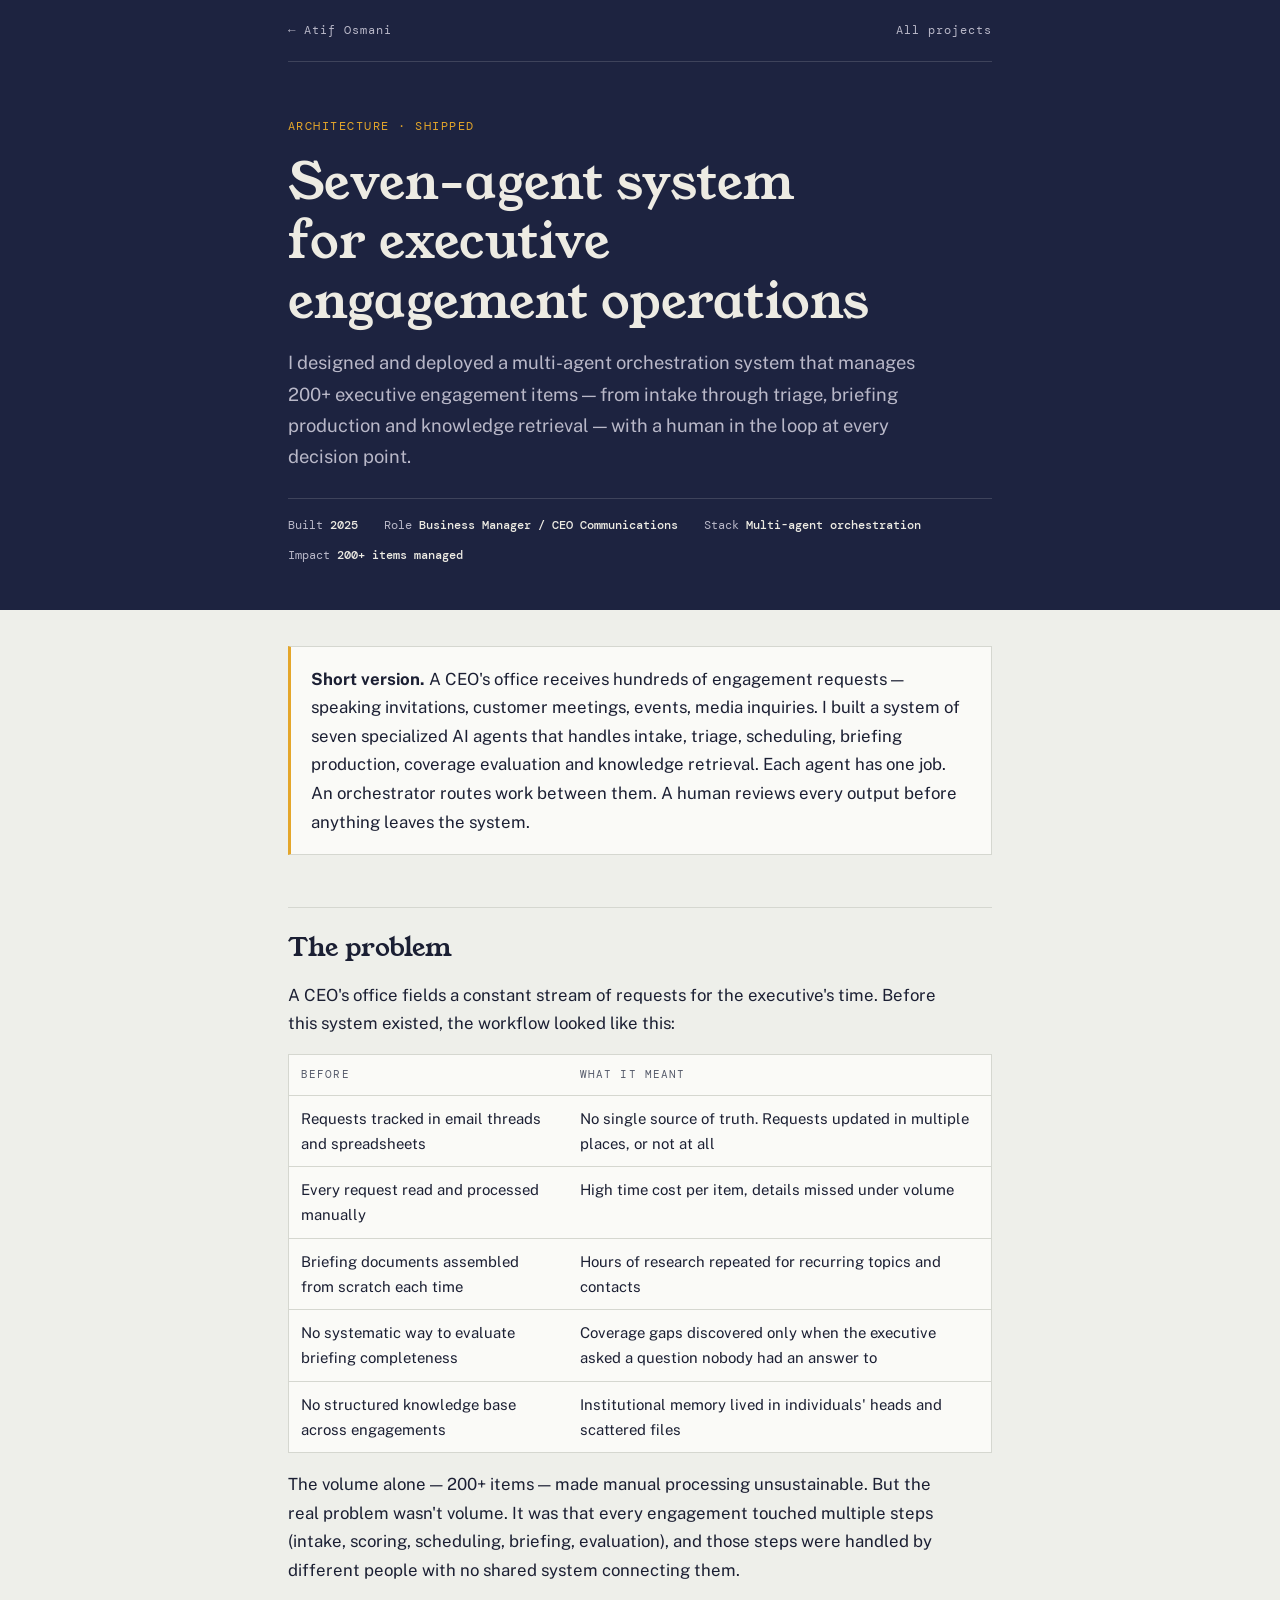
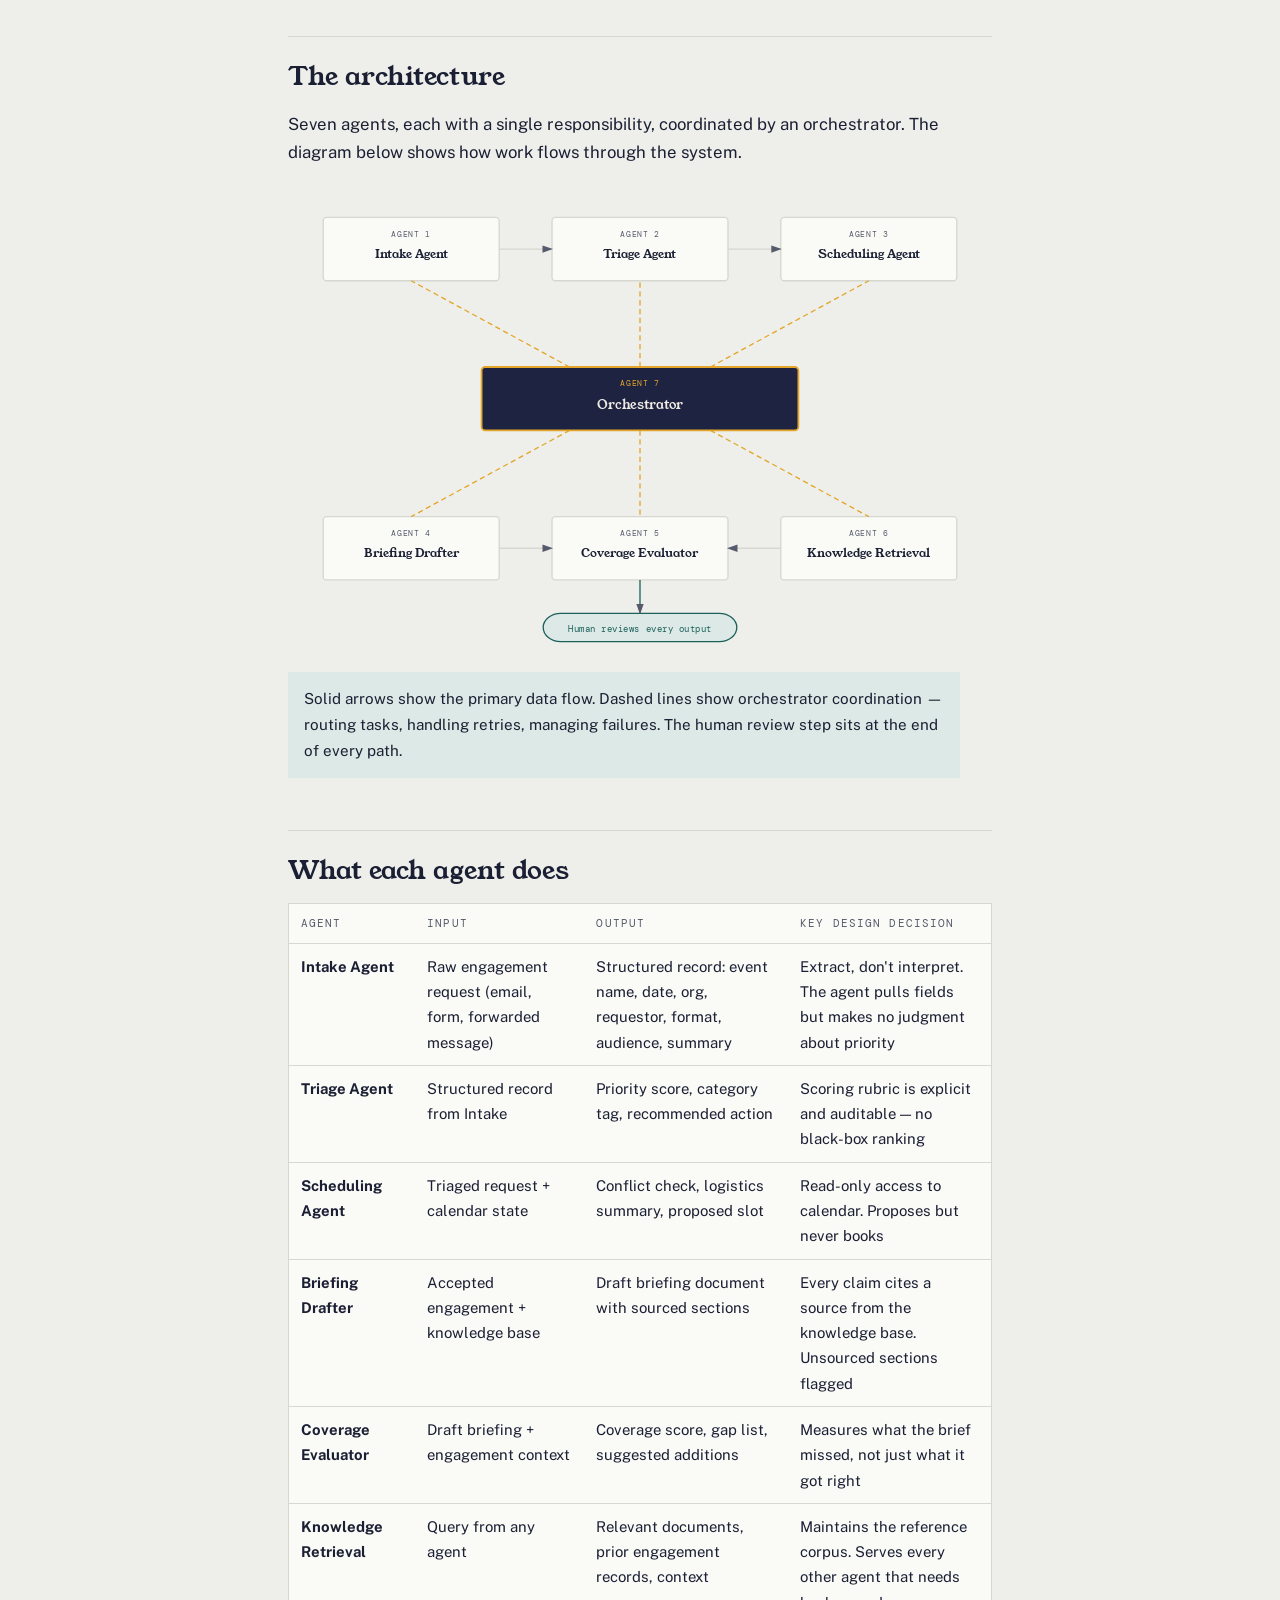
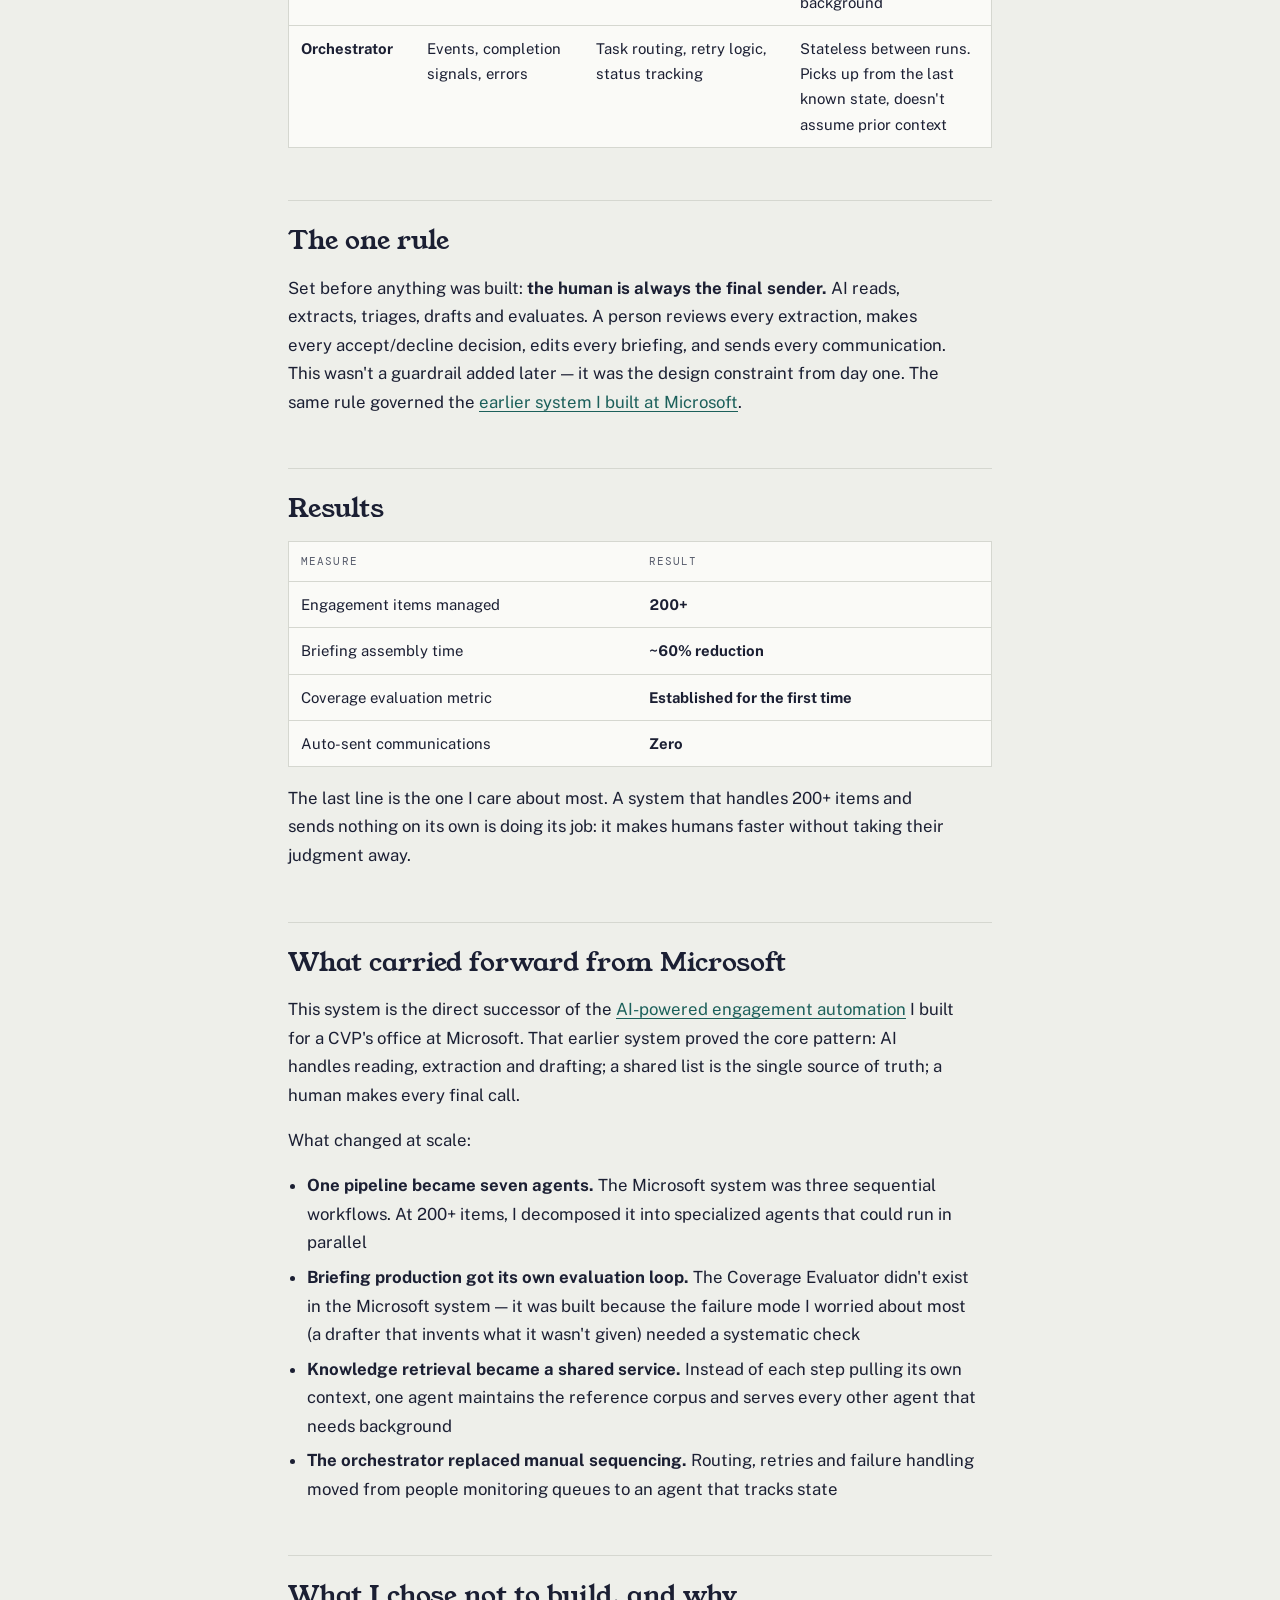
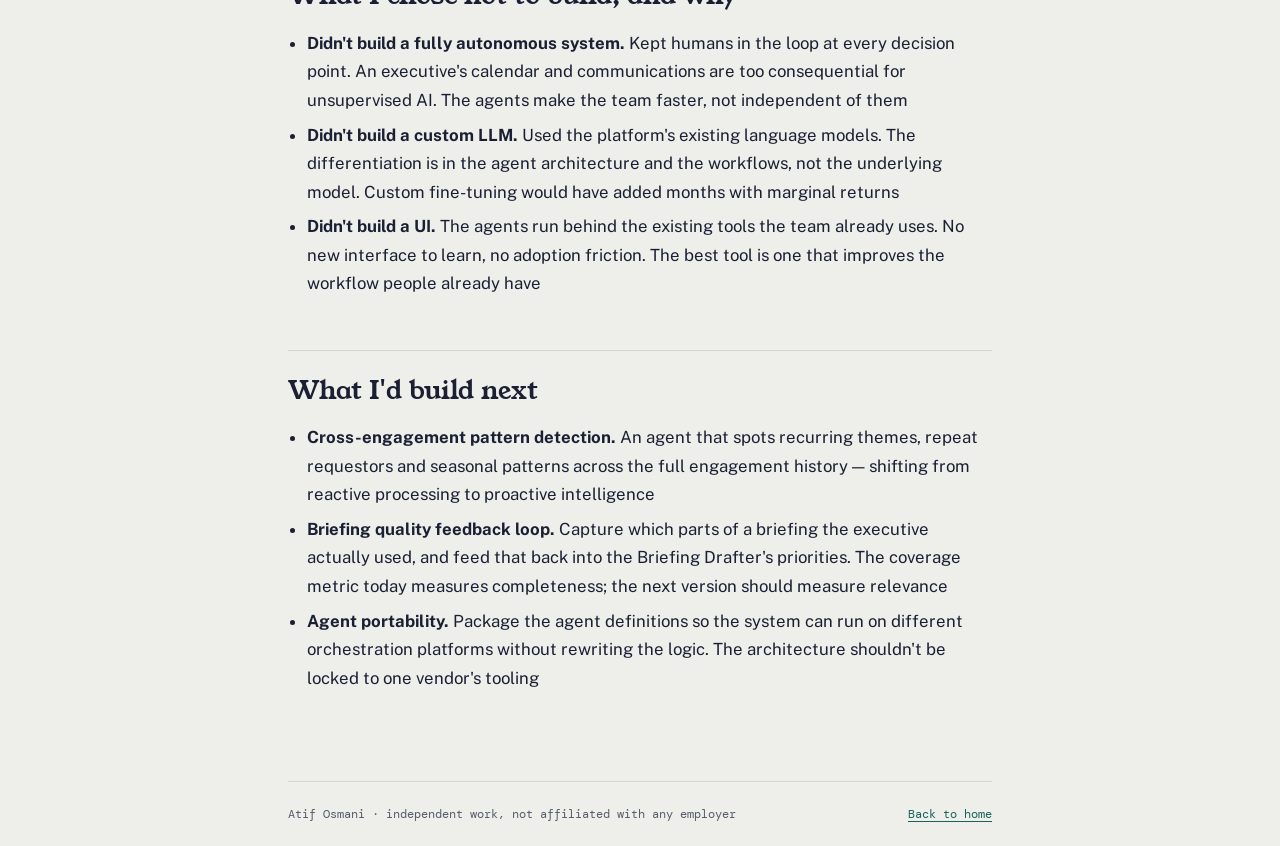
==== projects/agent-system/index.html @ 1405d745 "Add full PM portfolio: agent system, writing critic, coverage gap detector, eval harness, AI teardow" ====
<!DOCTYPE html>
<html lang="en">
<head>
<meta charset="UTF-8">
<meta name="viewport" content="width=device-width, initial-scale=1.0">
<title>Seven-Agent System</title>
<meta name="description" content="How I designed a seven-agent system to manage 200+ executive engagement items across intake, triage, briefing production and knowledge retrieval. Case study by Atif Osmani.">
<link rel="preconnect" href="https://fonts.googleapis.com">
<link rel="preconnect" href="https://fonts.gstatic.com" crossorigin>
<link href="https://fonts.googleapis.com/css2?family=Young+Serif&family=Public+Sans:ital,wght@0,400;0,600;0,700;1,400&family=DM+Mono:wght@400;500&display=swap" rel="stylesheet">
<link rel="stylesheet" href="../../assets/project.css">
</head>
<body>
<div class="band">
  <div class="wrap">
    <div class="top"><a href="../../">← Atif Osmani</a><a href="../../#projects">All projects</a></div>
    <header class="head">
      <span class="label">Architecture · Shipped</span>
      <h1>Seven-agent system for executive engagement operations</h1>
      <p>I designed and deployed a multi-agent orchestration system that manages 200+ executive engagement items — from intake through triage, briefing production and knowledge retrieval — with a human in the loop at every decision point.</p>
      <div class="meta"><span>Built <b>2025</b></span><span>Role <b>Business Manager / CEO Communications</b></span><span>Stack <b>Multi-agent orchestration</b></span><span>Impact <b>200+ items managed</b></span></div>
    </header>
  </div>
</div>

<main class="wrap">
  <div class="tldr"><p><b>Short version.</b> A CEO's office receives hundreds of engagement requests — speaking invitations, customer meetings, events, media inquiries. I built a system of seven specialized AI agents that handles intake, triage, scheduling, briefing production, coverage evaluation and knowledge retrieval. Each agent has one job. An orchestrator routes work between them. A human reviews every output before anything leaves the system.</p></div>

  <h2>The problem</h2>
  <p>A CEO's office fields a constant stream of requests for the executive's time. Before this system existed, the workflow looked like this:</p>
  <div class="table-wrap"><table>
    <thead><tr><th>Before</th><th>What it meant</th></tr></thead>
    <tbody>
      <tr><td>Requests tracked in email threads and spreadsheets</td><td>No single source of truth. Requests updated in multiple places, or not at all</td></tr>
      <tr><td>Every request read and processed manually</td><td>High time cost per item, details missed under volume</td></tr>
      <tr><td>Briefing documents assembled from scratch each time</td><td>Hours of research repeated for recurring topics and contacts</td></tr>
      <tr><td>No systematic way to evaluate briefing completeness</td><td>Coverage gaps discovered only when the executive asked a question nobody had an answer to</td></tr>
      <tr><td>No structured knowledge base across engagements</td><td>Institutional memory lived in individuals' heads and scattered files</td></tr>
    </tbody>
  </table></div>
  <p>The volume alone — 200+ items — made manual processing unsustainable. But the real problem wasn't volume. It was that every engagement touched multiple steps (intake, scoring, scheduling, briefing, evaluation), and those steps were handled by different people with no shared system connecting them.</p>

  <h2>The architecture</h2>
  <p>Seven agents, each with a single responsibility, coordinated by an orchestrator. The diagram below shows how work flows through the system.</p>

  <svg viewBox="0 0 800 520" xmlns="http://www.w3.org/2000/svg" role="img" aria-label="Architecture diagram showing seven agents connected through an orchestrator" style="width:100%;max-width:800px;margin:24px auto;display:block">
    <style>
      .agent-box{fill:var(--sheet);stroke:var(--rule);stroke-width:1.5}
      .orch-box{fill:var(--indigo);stroke:var(--marigold);stroke-width:2}
      .agent-label{font-family:var(--mono);font-size:9px;letter-spacing:.08em;text-transform:uppercase;fill:var(--muted)}
      .agent-name{font-family:var(--display);font-size:14px;fill:var(--ink)}
      .orch-label{font-family:var(--mono);font-size:9px;letter-spacing:.08em;text-transform:uppercase;fill:var(--marigold)}
      .orch-name{font-family:var(--display);font-size:15px;fill:var(--on-indigo)}
      .flow-line{stroke:var(--rule);stroke-width:1.5;fill:none;marker-end:url(#arrow)}
      .flow-orch{stroke:var(--marigold);stroke-width:1.5;stroke-dasharray:6,4;fill:none}
      .human-box{fill:var(--teal-soft);stroke:var(--teal);stroke-width:1.5;rx:20;ry:20}
      .human-label{font-family:var(--mono);font-size:10px;fill:var(--teal);letter-spacing:.06em}
    </style>
    <defs>
      <marker id="arrow" viewBox="0 0 10 7" refX="9" refY="3.5" markerWidth="8" markerHeight="6" orient="auto-start-reverse">
        <path d="M0,0 L10,3.5 L0,7z" fill="var(--muted)"/>
      </marker>
    </defs>

    <!-- Row 1: Intake, Triage, Scheduling -->
    <rect class="agent-box" x="40" y="30" width="200" height="72" rx="4"/>
    <text class="agent-label" x="140" y="52" text-anchor="middle">Agent 1</text>
    <text class="agent-name" x="140" y="76" text-anchor="middle">Intake Agent</text>

    <rect class="agent-box" x="300" y="30" width="200" height="72" rx="4"/>
    <text class="agent-label" x="400" y="52" text-anchor="middle">Agent 2</text>
    <text class="agent-name" x="400" y="76" text-anchor="middle">Triage Agent</text>

    <rect class="agent-box" x="560" y="30" width="200" height="72" rx="4"/>
    <text class="agent-label" x="660" y="52" text-anchor="middle">Agent 3</text>
    <text class="agent-name" x="660" y="76" text-anchor="middle">Scheduling Agent</text>

    <!-- Flow arrows: row 1 -->
    <line class="flow-line" x1="240" y1="66" x2="300" y2="66"/>
    <line class="flow-line" x1="500" y1="66" x2="560" y2="66"/>

    <!-- Orchestrator -->
    <rect class="orch-box" x="220" y="200" width="360" height="72" rx="4"/>
    <text class="orch-label" x="400" y="222" text-anchor="middle">Agent 7</text>
    <text class="orch-name" x="400" y="248" text-anchor="middle">Orchestrator</text>

    <!-- Row 3: Briefing Drafter, Coverage Evaluator, Knowledge Retrieval -->
    <rect class="agent-box" x="40" y="370" width="200" height="72" rx="4"/>
    <text class="agent-label" x="140" y="392" text-anchor="middle">Agent 4</text>
    <text class="agent-name" x="140" y="416" text-anchor="middle">Briefing Drafter</text>

    <rect class="agent-box" x="300" y="370" width="200" height="72" rx="4"/>
    <text class="agent-label" x="400" y="392" text-anchor="middle">Agent 5</text>
    <text class="agent-name" x="400" y="416" text-anchor="middle">Coverage Evaluator</text>

    <rect class="agent-box" x="560" y="370" width="200" height="72" rx="4"/>
    <text class="agent-label" x="660" y="392" text-anchor="middle">Agent 6</text>
    <text class="agent-name" x="660" y="416" text-anchor="middle">Knowledge Retrieval</text>

    <!-- Dashed lines from orchestrator to all agents -->
    <line class="flow-orch" x1="320" y1="200" x2="140" y2="102"/>
    <line class="flow-orch" x1="400" y1="200" x2="400" y2="102"/>
    <line class="flow-orch" x1="480" y1="200" x2="660" y2="102"/>
    <line class="flow-orch" x1="320" y1="272" x2="140" y2="370"/>
    <line class="flow-orch" x1="400" y1="272" x2="400" y2="370"/>
    <line class="flow-orch" x1="480" y1="272" x2="660" y2="370"/>

    <!-- Flow arrows: row 3 -->
    <line class="flow-line" x1="240" y1="406" x2="300" y2="406"/>
    <line class="flow-line" x1="560" y1="406" x2="500" y2="406"/>

    <!-- Human review -->
    <rect class="human-box" x="290" y="480" width="220" height="32"/>
    <text class="human-label" x="400" y="501" text-anchor="middle">Human reviews every output</text>
    <line class="flow-line" x1="400" y1="442" x2="400" y2="480" style="stroke:var(--teal)"/>
  </svg>

  <p class="note">Solid arrows show the primary data flow. Dashed lines show orchestrator coordination — routing tasks, handling retries, managing failures. The human review step sits at the end of every path.</p>

  <h2>What each agent does</h2>
  <div class="table-wrap"><table>
    <thead><tr><th>Agent</th><th>Input</th><th>Output</th><th>Key design decision</th></tr></thead>
    <tbody>
      <tr><td><b>Intake Agent</b></td><td>Raw engagement request (email, form, forwarded message)</td><td>Structured record: event name, date, org, requestor, format, audience, summary</td><td>Extract, don't interpret. The agent pulls fields but makes no judgment about priority</td></tr>
      <tr><td><b>Triage Agent</b></td><td>Structured record from Intake</td><td>Priority score, category tag, recommended action</td><td>Scoring rubric is explicit and auditable — no black-box ranking</td></tr>
      <tr><td><b>Scheduling Agent</b></td><td>Triaged request + calendar state</td><td>Conflict check, logistics summary, proposed slot</td><td>Read-only access to calendar. Proposes but never books</td></tr>
      <tr><td><b>Briefing Drafter</b></td><td>Accepted engagement + knowledge base</td><td>Draft briefing document with sourced sections</td><td>Every claim cites a source from the knowledge base. Unsourced sections flagged</td></tr>
      <tr><td><b>Coverage Evaluator</b></td><td>Draft briefing + engagement context</td><td>Coverage score, gap list, suggested additions</td><td>Measures what the brief missed, not just what it got right</td></tr>
      <tr><td><b>Knowledge Retrieval</b></td><td>Query from any agent</td><td>Relevant documents, prior engagement records, context</td><td>Maintains the reference corpus. Serves every other agent that needs background</td></tr>
      <tr><td><b>Orchestrator</b></td><td>Events, completion signals, errors</td><td>Task routing, retry logic, status tracking</td><td>Stateless between runs. Picks up from the last known state, doesn't assume prior context</td></tr>
    </tbody>
  </table></div>

  <h2>The one rule</h2>
  <p>Set before anything was built: <b>the human is always the final sender.</b> AI reads, extracts, triages, drafts and evaluates. A person reviews every extraction, makes every accept/decline decision, edits every briefing, and sends every communication. This wasn't a guardrail added later — it was the design constraint from day one. The same rule governed the <a href="../oceo-automation/">earlier system I built at Microsoft</a>.</p>

  <h2>Results</h2>
  <div class="table-wrap"><table>
    <thead><tr><th>Measure</th><th>Result</th></tr></thead>
    <tbody>
      <tr><td>Engagement items managed</td><td class="num"><b>200+</b></td></tr>
      <tr><td>Briefing assembly time</td><td class="num"><b>~60% reduction</b></td></tr>
      <tr><td>Coverage evaluation metric</td><td class="num"><b>Established for the first time</b></td></tr>
      <tr><td>Auto-sent communications</td><td class="num"><b>Zero</b></td></tr>
    </tbody>
  </table></div>
  <p>The last line is the one I care about most. A system that handles 200+ items and sends nothing on its own is doing its job: it makes humans faster without taking their judgment away.</p>

  <h2>What carried forward from Microsoft</h2>
  <p>This system is the direct successor of the <a href="../oceo-automation/">AI-powered engagement automation</a> I built for a CVP's office at Microsoft. That earlier system proved the core pattern: AI handles reading, extraction and drafting; a shared list is the single source of truth; a human makes every final call.</p>
  <p>What changed at scale:</p>
  <ul>
    <li><b>One pipeline became seven agents.</b> The Microsoft system was three sequential workflows. At 200+ items, I decomposed it into specialized agents that could run in parallel</li>
    <li><b>Briefing production got its own evaluation loop.</b> The Coverage Evaluator didn't exist in the Microsoft system — it was built because the failure mode I worried about most (a drafter that invents what it wasn't given) needed a systematic check</li>
    <li><b>Knowledge retrieval became a shared service.</b> Instead of each step pulling its own context, one agent maintains the reference corpus and serves every other agent that needs background</li>
    <li><b>The orchestrator replaced manual sequencing.</b> Routing, retries and failure handling moved from people monitoring queues to an agent that tracks state</li>
  </ul>

  <h2>What I chose not to build, and why</h2>
  <ul>
    <li><b>Didn't build a fully autonomous system.</b> Kept humans in the loop at every decision point. An executive's calendar and communications are too consequential for unsupervised AI. The agents make the team faster, not independent of them</li>
    <li><b>Didn't build a custom LLM.</b> Used the platform's existing language models. The differentiation is in the agent architecture and the workflows, not the underlying model. Custom fine-tuning would have added months with marginal returns</li>
    <li><b>Didn't build a UI.</b> The agents run behind the existing tools the team already uses. No new interface to learn, no adoption friction. The best tool is one that improves the workflow people already have</li>
  </ul>

  <h2>What I'd build next</h2>
  <ul>
    <li><b>Cross-engagement pattern detection.</b> An agent that spots recurring themes, repeat requestors and seasonal patterns across the full engagement history — shifting from reactive processing to proactive intelligence</li>
    <li><b>Briefing quality feedback loop.</b> Capture which parts of a briefing the executive actually used, and feed that back into the Briefing Drafter's priorities. The coverage metric today measures completeness; the next version should measure relevance</li>
    <li><b>Agent portability.</b> Package the agent definitions so the system can run on different orchestration platforms without rewriting the logic. The architecture shouldn't be locked to one vendor's tooling</li>
  </ul>
</main>
<div class="wrap"><div class="foot"><span>Atif Osmani &middot; independent work, not affiliated with any employer</span><a href="../../">Back to home</a></div></div>
</body>
</html>
---- assets/project.css ----
/* Shared styles for project pages. Same tokens as the homepage. */
:root{
  --paper:#EEEFEA;--sheet:#FAFAF7;--ink:#1B1F33;--muted:#565B6B;--rule:#D5D7D0;
  --indigo:#1D2340;--on-indigo:#EDEBE3;--on-indigo-muted:#B9B8C8;
  --marigold:#E4A62A;--mark-bg:#F2C866;--teal:#1C605B;--teal-soft:#DCE9E6;
  --display:'Young Serif',Georgia,'Times New Roman',serif;
  --body:'Public Sans','Helvetica Neue',Arial,sans-serif;
  --mono:'DM Mono',ui-monospace,Menlo,monospace;
  --maxw:48rem;
}
@media (prefers-color-scheme:dark){:root:not([data-theme="light"]){
  --paper:#12152A;--sheet:#191D34;--ink:#E9E8E1;--muted:#A3A5B6;--rule:#2B3049;
  --indigo:#0C0F20;--on-indigo:#EDEBE3;--on-indigo-muted:#A9A8BA;
  --marigold:#E9B447;--mark-bg:#7A5A12;--teal:#78C4BA;--teal-soft:#1B3431;color-scheme:dark}}
:root[data-theme="dark"]{
  --paper:#12152A;--sheet:#191D34;--ink:#E9E8E1;--muted:#A3A5B6;--rule:#2B3049;
  --indigo:#0C0F20;--on-indigo:#EDEBE3;--on-indigo-muted:#A9A8BA;
  --marigold:#E9B447;--mark-bg:#7A5A12;--teal:#78C4BA;--teal-soft:#1B3431;color-scheme:dark}
*{box-sizing:border-box}
body{margin:0;background:var(--paper);color:var(--ink);font-family:var(--body);font-size:1.05rem;line-height:1.7;-webkit-font-smoothing:antialiased}
.wrap{max-width:var(--maxw);margin:0 auto;padding-inline:clamp(16px,4vw,32px)}
a{color:var(--teal);text-underline-offset:3px}
a:focus-visible{outline:2px solid var(--marigold);outline-offset:3px}
h1,h2,h3{font-family:var(--display);font-weight:400;text-wrap:balance;line-height:1.2}
.label{font-family:var(--mono);font-size:.72rem;letter-spacing:.13em;text-transform:uppercase;color:var(--muted)}
.band{background:var(--indigo);color:var(--on-indigo)}
.top{display:flex;justify-content:space-between;align-items:center;gap:16px;padding-block:20px;border-bottom:1px solid rgba(237,235,227,.16)}
.top a{font-family:var(--mono);font-size:.78rem;color:var(--on-indigo-muted);text-decoration:none;letter-spacing:.08em}
.top a:hover{color:var(--marigold)}
.head{padding-block:48px 44px}
.head .label{color:var(--marigold)}
.head h1{font-size:clamp(2rem,5vw,3.1rem);margin:14px 0 16px}
.head p{color:var(--on-indigo-muted);font-size:1.15rem;max-width:40rem;margin:0}
.meta{display:flex;flex-wrap:wrap;gap:8px 26px;margin-top:26px;padding-top:16px;border-top:1px solid rgba(237,235,227,.16);font-family:var(--mono);font-size:.78rem;color:var(--on-indigo-muted)}
.meta b{color:var(--on-indigo);font-weight:500}
main{padding-block:28px 72px}
main h2{font-size:1.65rem;margin:52px 0 12px;padding-top:24px;border-top:1px solid var(--rule)}
main h3{font-size:1.2rem;margin:28px 0 8px}
main p,main li{max-width:42rem}
main ul,main ol{padding-left:1.2rem}
main li{margin-bottom:6px}
.tldr{background:var(--sheet);border:1px solid var(--rule);border-left:3px solid var(--marigold);padding:18px 20px;margin-top:8px}
.tldr p{margin:0}
.note{background:var(--teal-soft);padding:14px 16px;font-size:.95rem;margin:18px 0}
.table-wrap{overflow-x:auto;margin:16px 0;border:1px solid var(--rule);background:var(--sheet)}
table{border-collapse:collapse;width:100%;font-size:.93rem;min-width:32rem}
th,td{text-align:left;padding:10px 12px;border-bottom:1px solid var(--rule);vertical-align:top}
th{font-family:var(--mono);font-size:.7rem;letter-spacing:.1em;text-transform:uppercase;color:var(--muted);font-weight:400}
tr:last-child td{border-bottom:0}
td.num{font-variant-numeric:tabular-nums;white-space:nowrap}
.pill{display:inline-block;font-family:var(--mono);font-size:.68rem;letter-spacing:.06em;padding:2px 8px;border:1px solid var(--rule);white-space:nowrap}
.pill.yes{background:var(--teal-soft);border-color:transparent;color:var(--teal)}
.pill.hyp{background:var(--mark-bg);border-color:transparent;color:var(--ink)}
.options{display:grid;grid-template-columns:repeat(3,minmax(0,1fr));gap:14px;margin:16px 0}
.option{background:var(--sheet);border:1px solid var(--rule);padding:16px;min-width:0}
.option.chosen{border-color:var(--teal);box-shadow:inset 0 3px 0 var(--teal)}
.option h3{margin:6px 0 6px;font-size:1.08rem}
.option p{font-size:.92rem;color:var(--muted);margin:0}
pre{background:var(--sheet);border:1px solid var(--rule);padding:14px 16px;overflow-x:auto;font-family:var(--mono);font-size:.82rem;line-height:1.55}
code{font-family:var(--mono);font-size:.88em}
.foot{border-top:1px solid var(--rule);padding-block:22px;font-family:var(--mono);font-size:.74rem;color:var(--muted);display:flex;justify-content:space-between;flex-wrap:wrap;gap:10px}
.sources li{font-size:.9rem}
@media (max-width:720px){.options{grid-template-columns:1fr}}
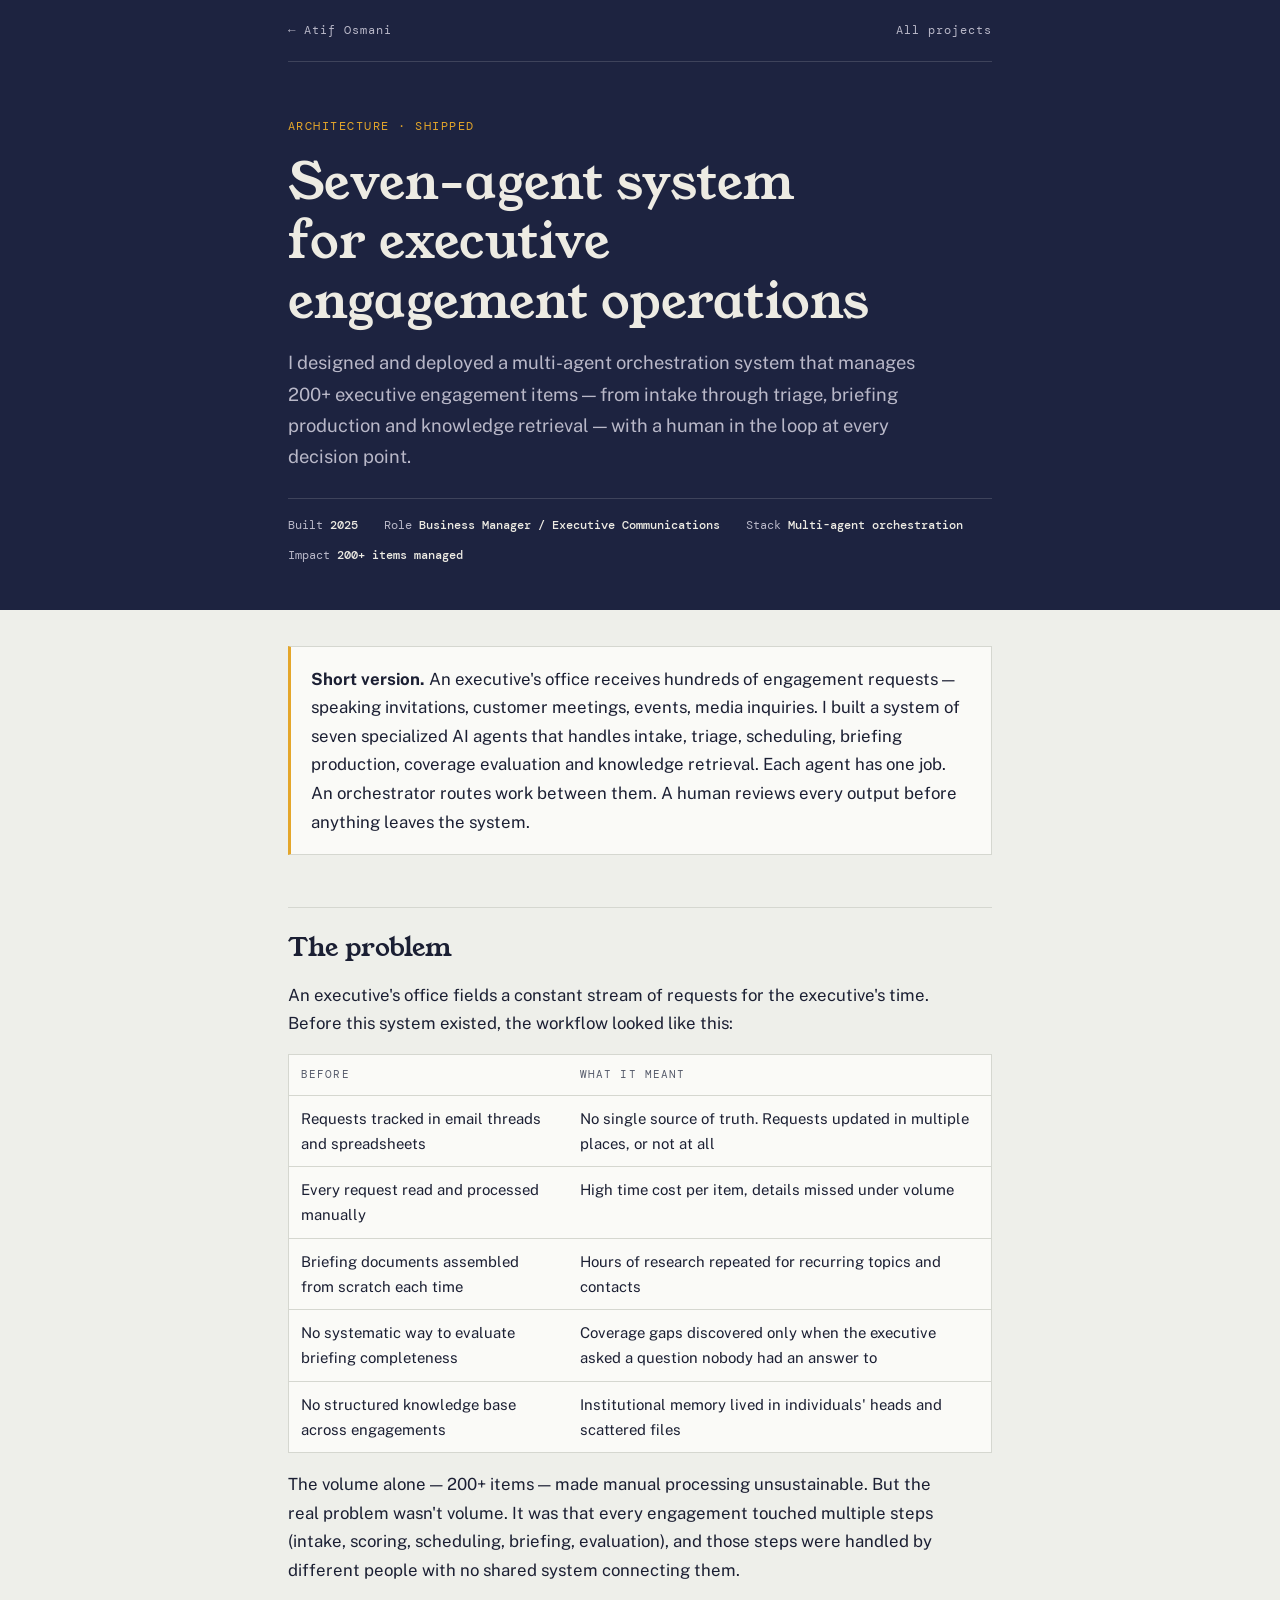
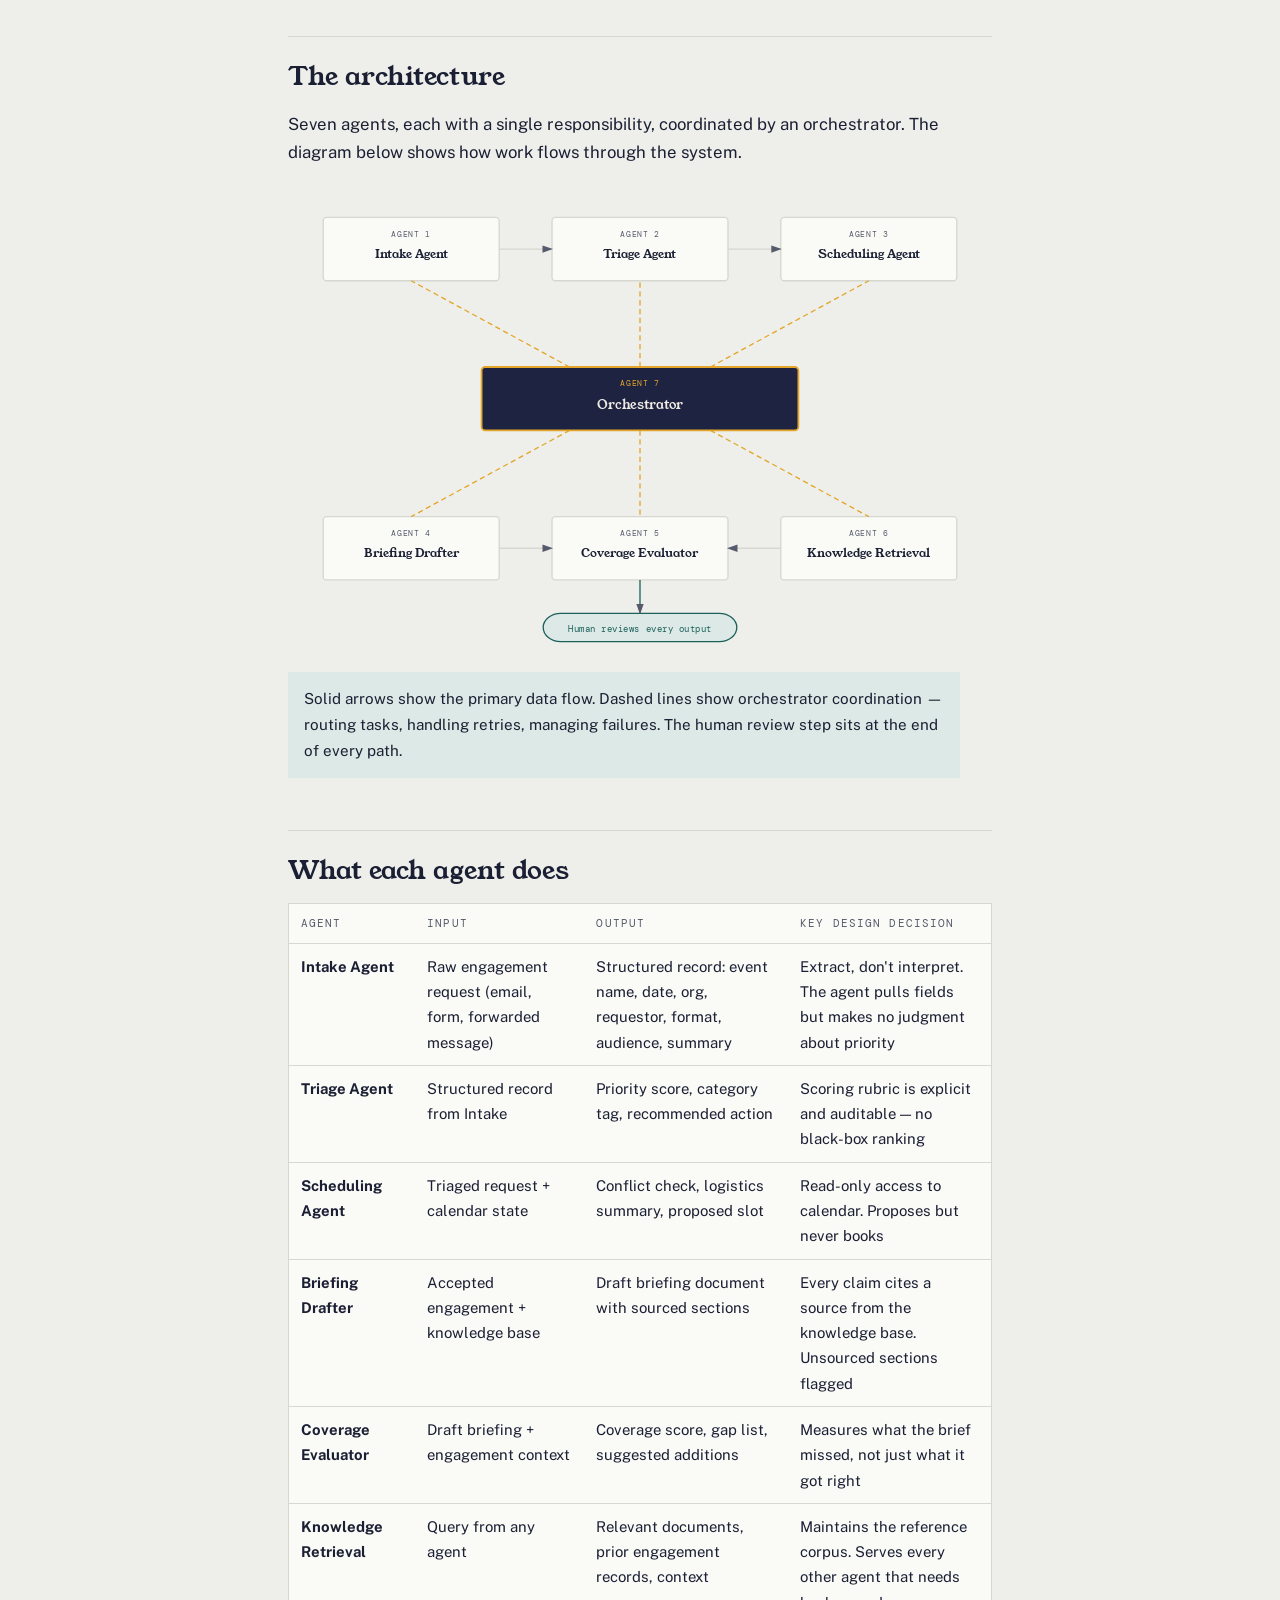
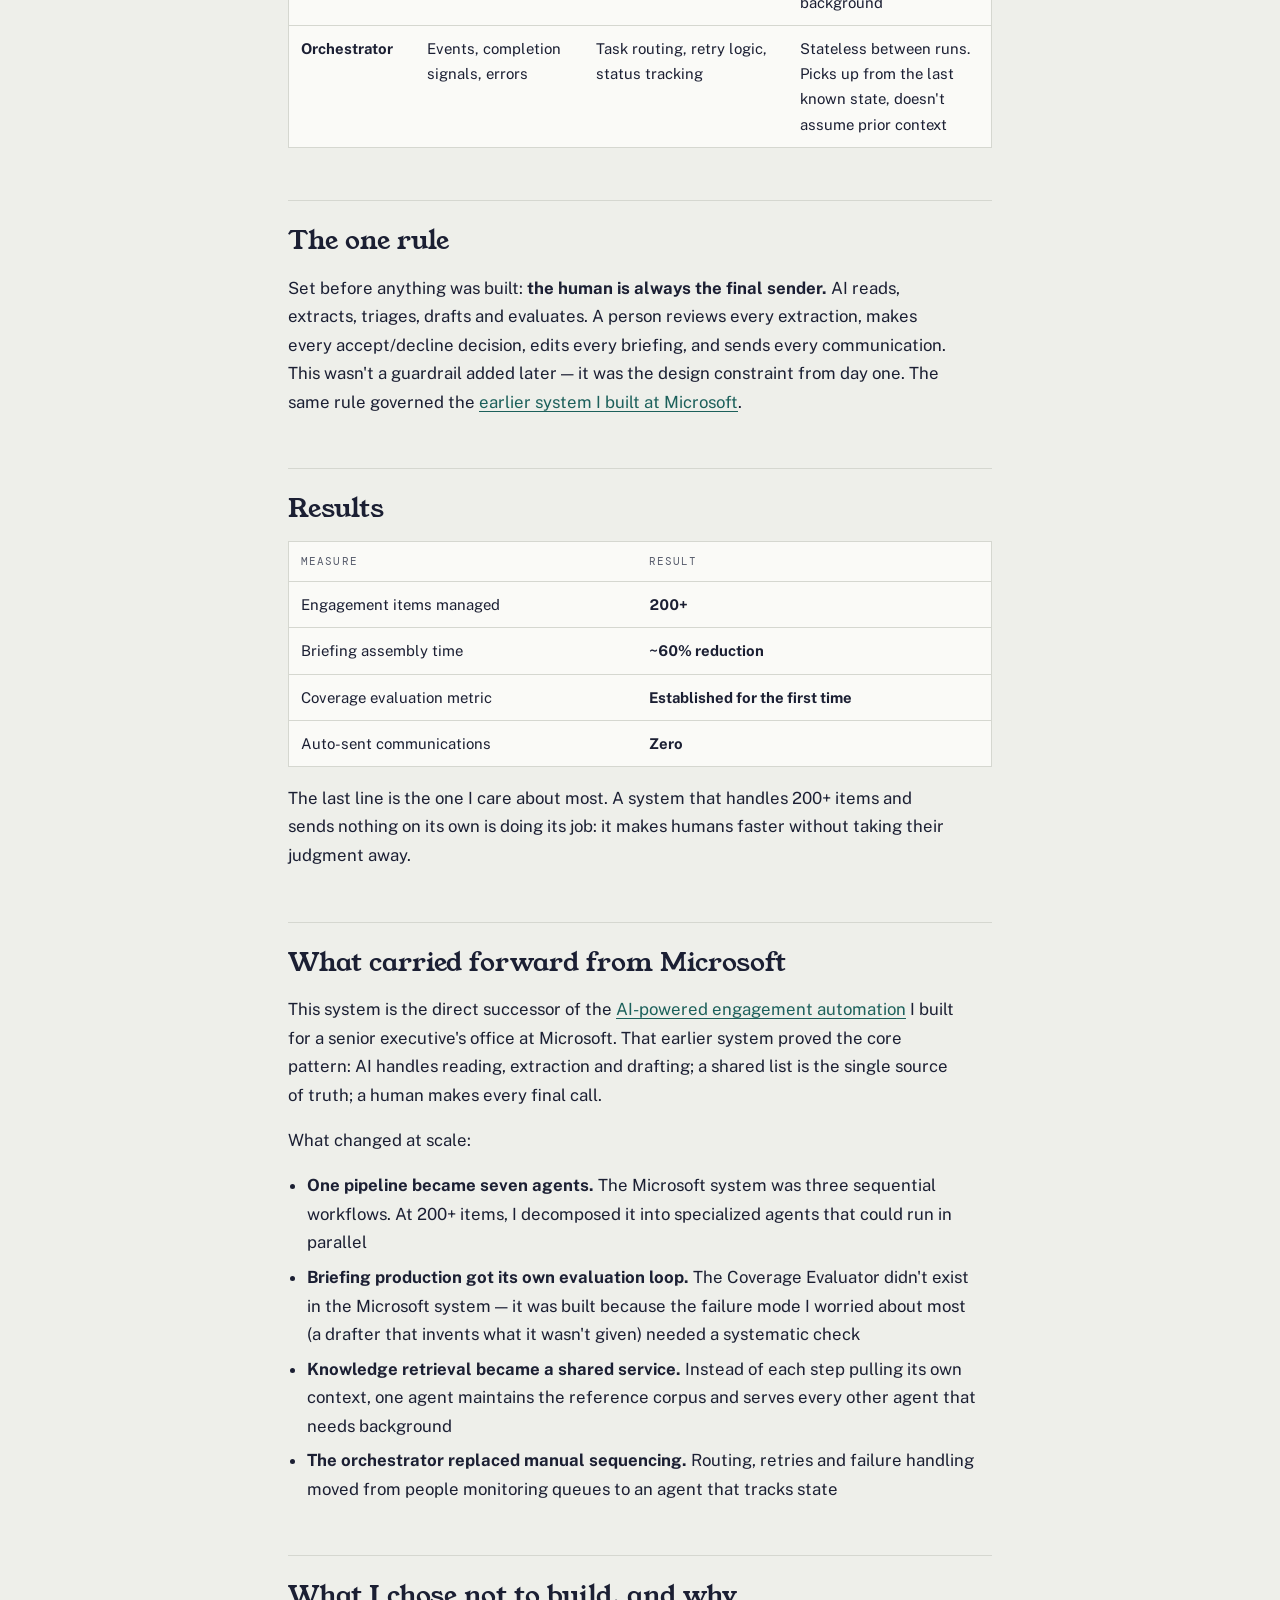
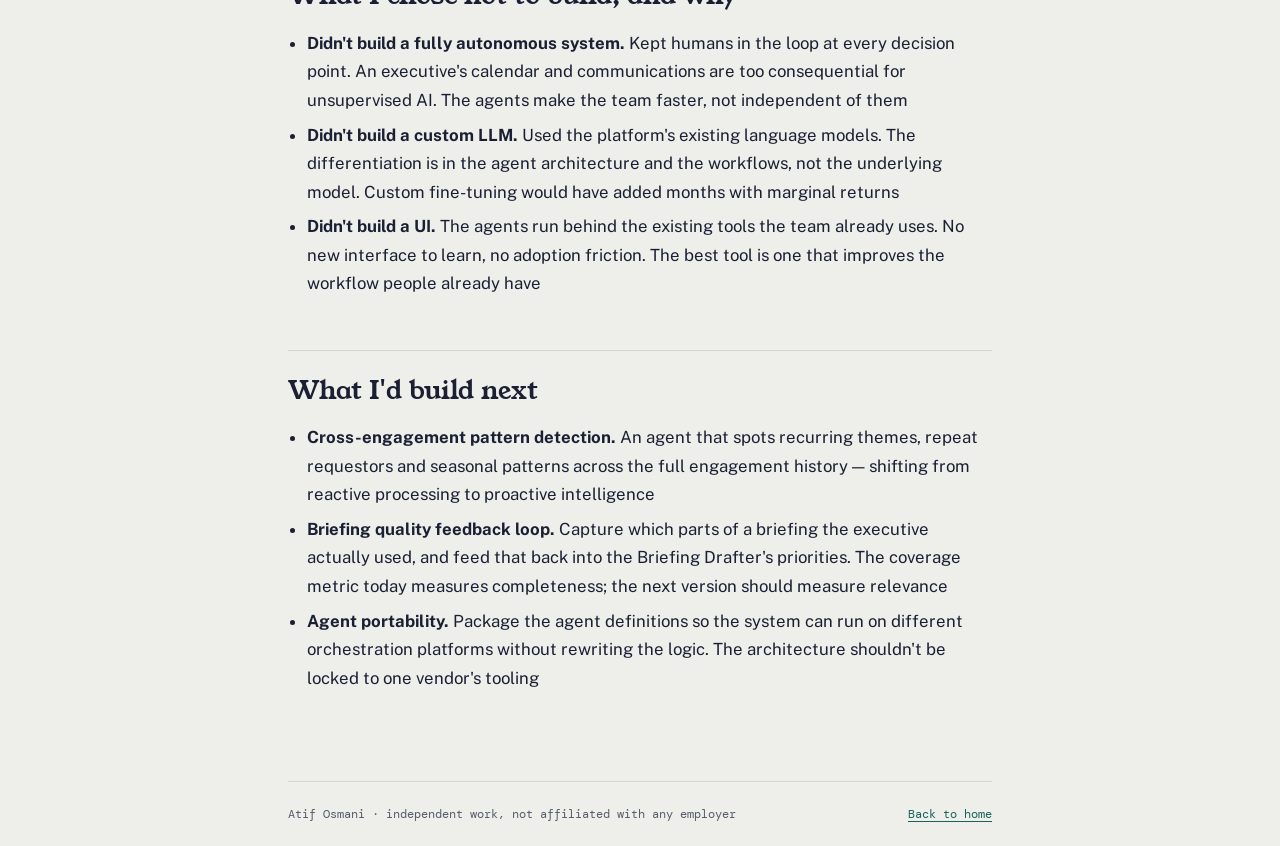
==== commit 34cb413a: "Remove executive-specific details from portfolio pages Replace named executives and office titles wi" ====
--- a/projects/agent-system/index.html
+++ b/projects/agent-system/index.html
@@ -18,16 +18,16 @@
       <span class="label">Architecture · Shipped</span>
       <h1>Seven-agent system for executive engagement operations</h1>
       <p>I designed and deployed a multi-agent orchestration system that manages 200+ executive engagement items — from intake through triage, briefing production and knowledge retrieval — with a human in the loop at every decision point.</p>
-      <div class="meta"><span>Built <b>2025</b></span><span>Role <b>Business Manager / CEO Communications</b></span><span>Stack <b>Multi-agent orchestration</b></span><span>Impact <b>200+ items managed</b></span></div>
+      <div class="meta"><span>Built <b>2025</b></span><span>Role <b>Business Manager / Executive Communications</b></span><span>Stack <b>Multi-agent orchestration</b></span><span>Impact <b>200+ items managed</b></span></div>
     </header>
   </div>
 </div>
 
 <main class="wrap">
-  <div class="tldr"><p><b>Short version.</b> A CEO's office receives hundreds of engagement requests — speaking invitations, customer meetings, events, media inquiries. I built a system of seven specialized AI agents that handles intake, triage, scheduling, briefing production, coverage evaluation and knowledge retrieval. Each agent has one job. An orchestrator routes work between them. A human reviews every output before anything leaves the system.</p></div>
+  <div class="tldr"><p><b>Short version.</b> An executive's office receives hundreds of engagement requests — speaking invitations, customer meetings, events, media inquiries. I built a system of seven specialized AI agents that handles intake, triage, scheduling, briefing production, coverage evaluation and knowledge retrieval. Each agent has one job. An orchestrator routes work between them. A human reviews every output before anything leaves the system.</p></div>
 
   <h2>The problem</h2>
-  <p>A CEO's office fields a constant stream of requests for the executive's time. Before this system existed, the workflow looked like this:</p>
+  <p>An executive's office fields a constant stream of requests for the executive's time. Before this system existed, the workflow looked like this:</p>
   <div class="table-wrap"><table>
     <thead><tr><th>Before</th><th>What it meant</th></tr></thead>
     <tbody>
@@ -132,7 +132,7 @@
   </table></div>
 
   <h2>The one rule</h2>
-  <p>Set before anything was built: <b>the human is always the final sender.</b> AI reads, extracts, triages, drafts and evaluates. A person reviews every extraction, makes every accept/decline decision, edits every briefing, and sends every communication. This wasn't a guardrail added later — it was the design constraint from day one. The same rule governed the <a href="../oceo-automation/">earlier system I built at Microsoft</a>.</p>
+  <p>Set before anything was built: <b>the human is always the final sender.</b> AI reads, extracts, triages, drafts and evaluates. A person reviews every extraction, makes every accept/decline decision, edits every briefing, and sends every communication. This wasn't a guardrail added later — it was the design constraint from day one. The same rule governed the <a href="../engagement-automation/">earlier system I built at Microsoft</a>.</p>
 
   <h2>Results</h2>
   <div class="table-wrap"><table>
@@ -147,7 +147,7 @@
   <p>The last line is the one I care about most. A system that handles 200+ items and sends nothing on its own is doing its job: it makes humans faster without taking their judgment away.</p>
 
   <h2>What carried forward from Microsoft</h2>
-  <p>This system is the direct successor of the <a href="../oceo-automation/">AI-powered engagement automation</a> I built for a CVP's office at Microsoft. That earlier system proved the core pattern: AI handles reading, extraction and drafting; a shared list is the single source of truth; a human makes every final call.</p>
+  <p>This system is the direct successor of the <a href="../engagement-automation/">AI-powered engagement automation</a> I built for a senior executive's office at Microsoft. That earlier system proved the core pattern: AI handles reading, extraction and drafting; a shared list is the single source of truth; a human makes every final call.</p>
   <p>What changed at scale:</p>
   <ul>
     <li><b>One pipeline became seven agents.</b> The Microsoft system was three sequential workflows. At 200+ items, I decomposed it into specialized agents that could run in parallel</li>
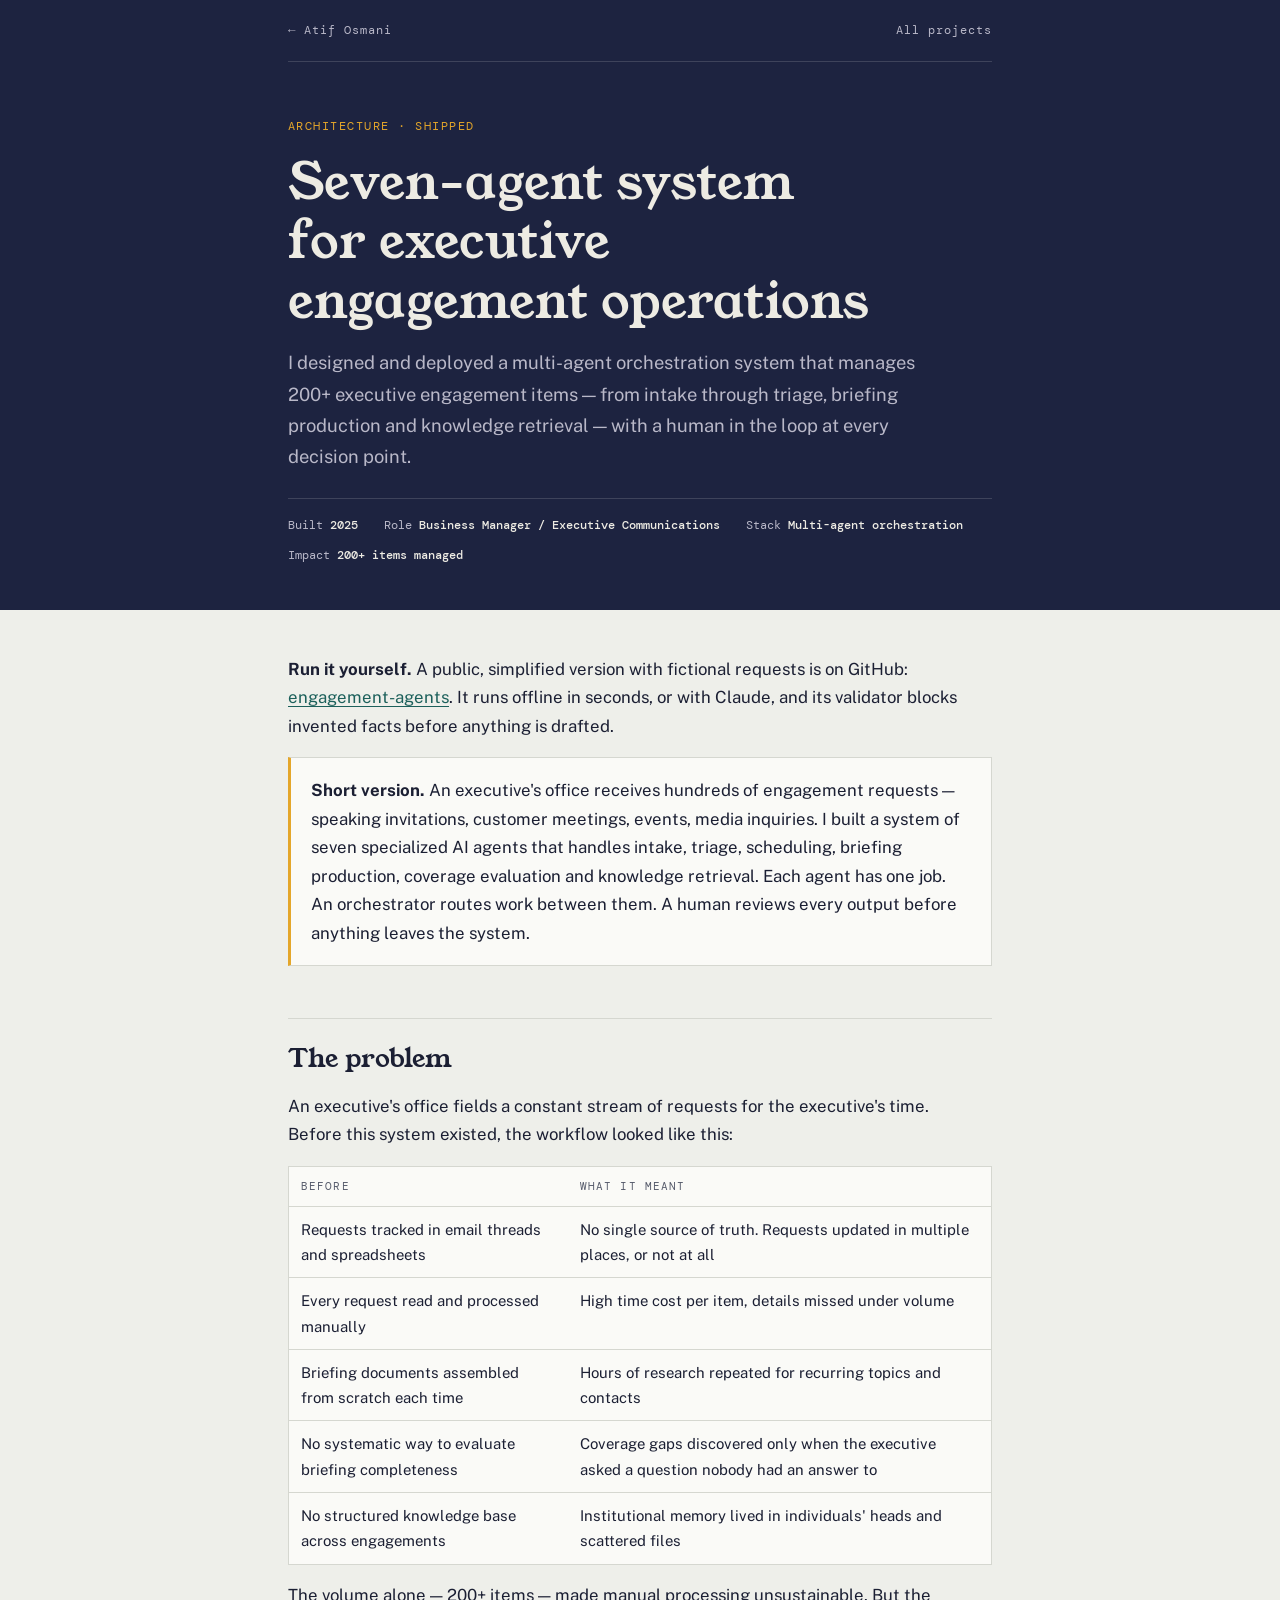
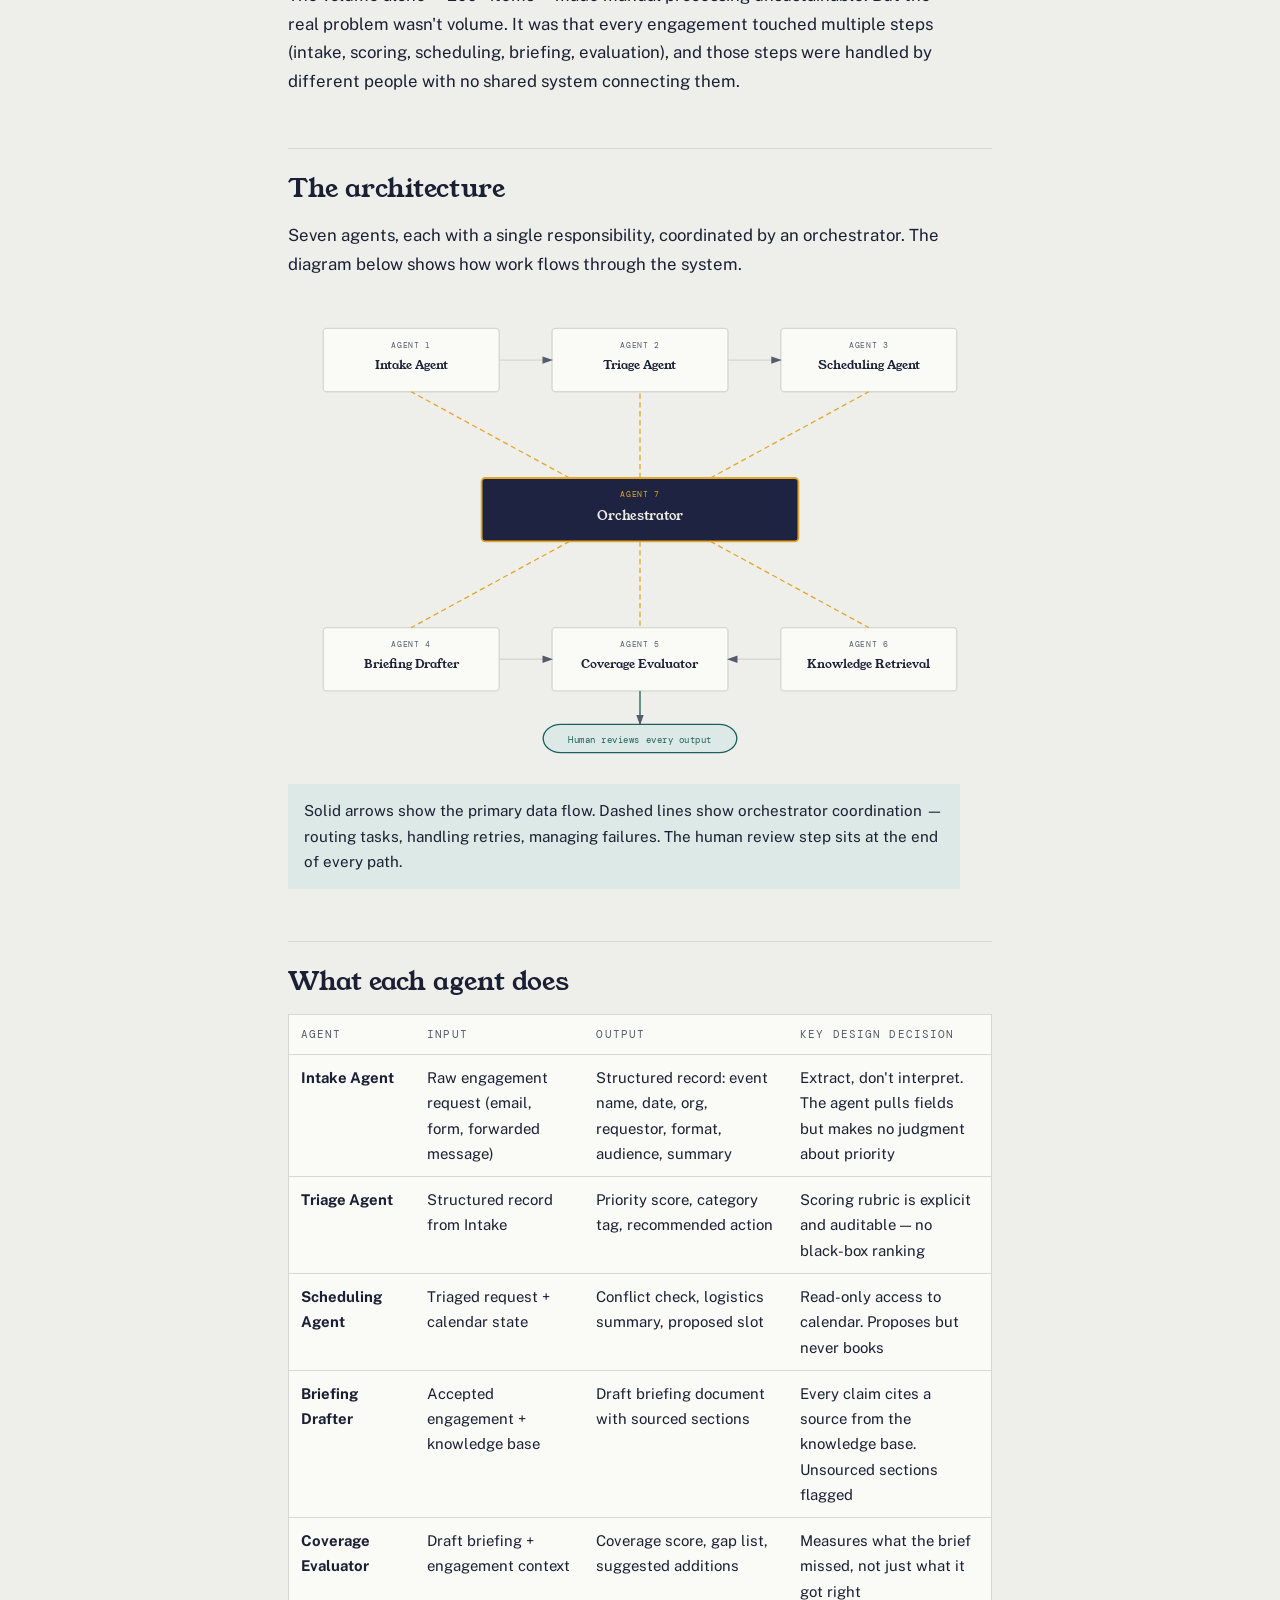
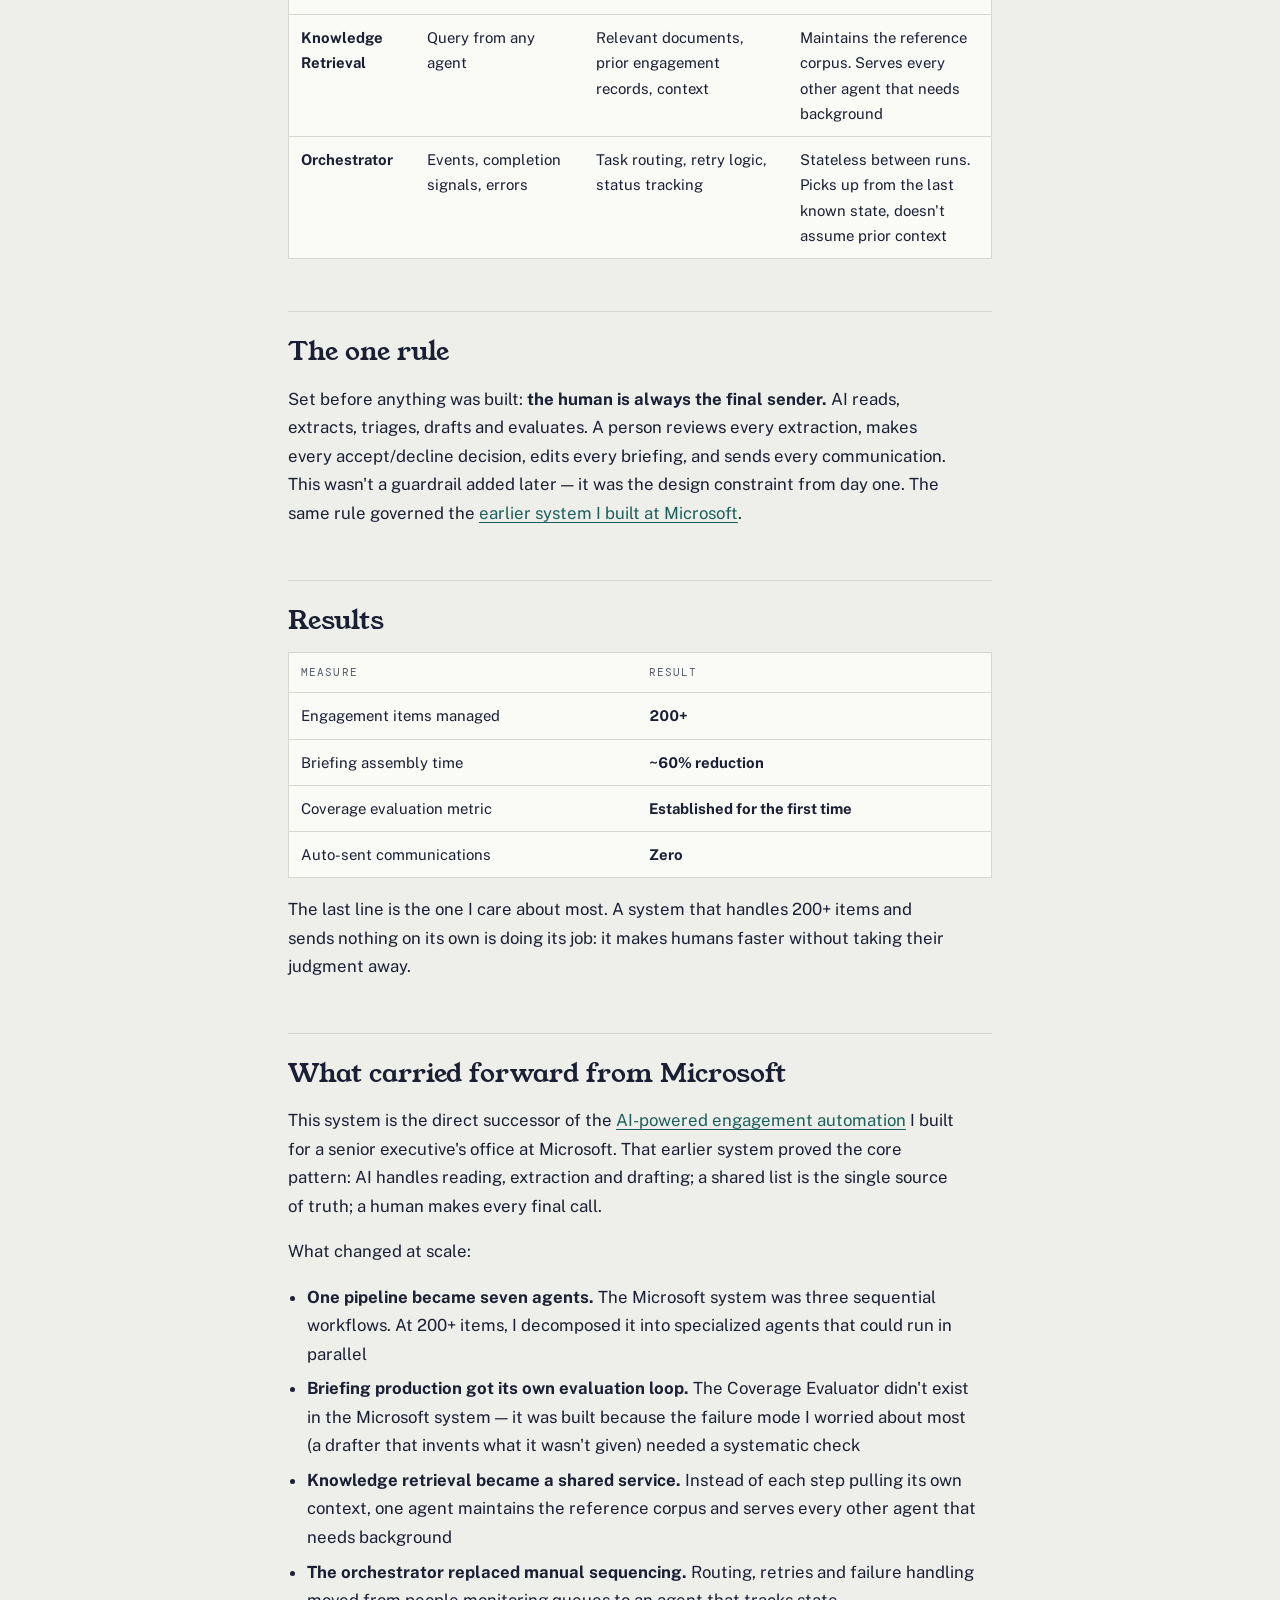
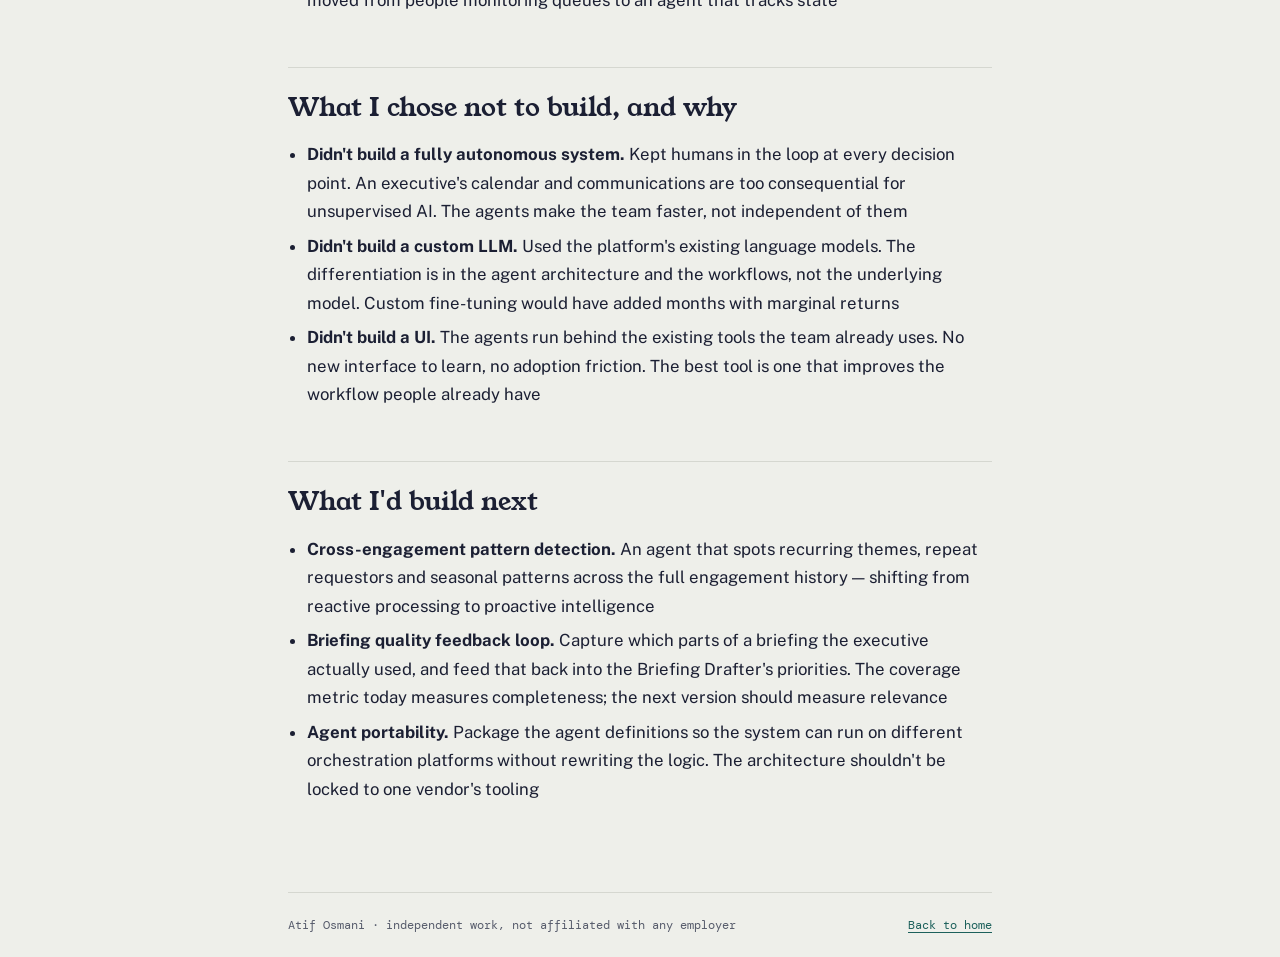
==== commit d232bd78: "Link the runnable engagement-agents repo Co-Authored-By: Claude Opus 5.5 <noreply@anthropic.com> Cla" ====
--- a/projects/agent-system/index.html
+++ b/projects/agent-system/index.html
@@ -24,6 +24,8 @@
 </div>
 
 <main class="wrap">
+  <p><b>Run it yourself.</b> A public, simplified version with fictional requests is on GitHub: <a href="https://github.com/AOSMANI123/engagement-agents">engagement-agents</a>. It runs offline in seconds, or with Claude, and its validator blocks invented facts before anything is drafted.</p>
+
   <div class="tldr"><p><b>Short version.</b> An executive's office receives hundreds of engagement requests — speaking invitations, customer meetings, events, media inquiries. I built a system of seven specialized AI agents that handles intake, triage, scheduling, briefing production, coverage evaluation and knowledge retrieval. Each agent has one job. An orchestrator routes work between them. A human reviews every output before anything leaves the system.</p></div>
 
   <h2>The problem</h2>
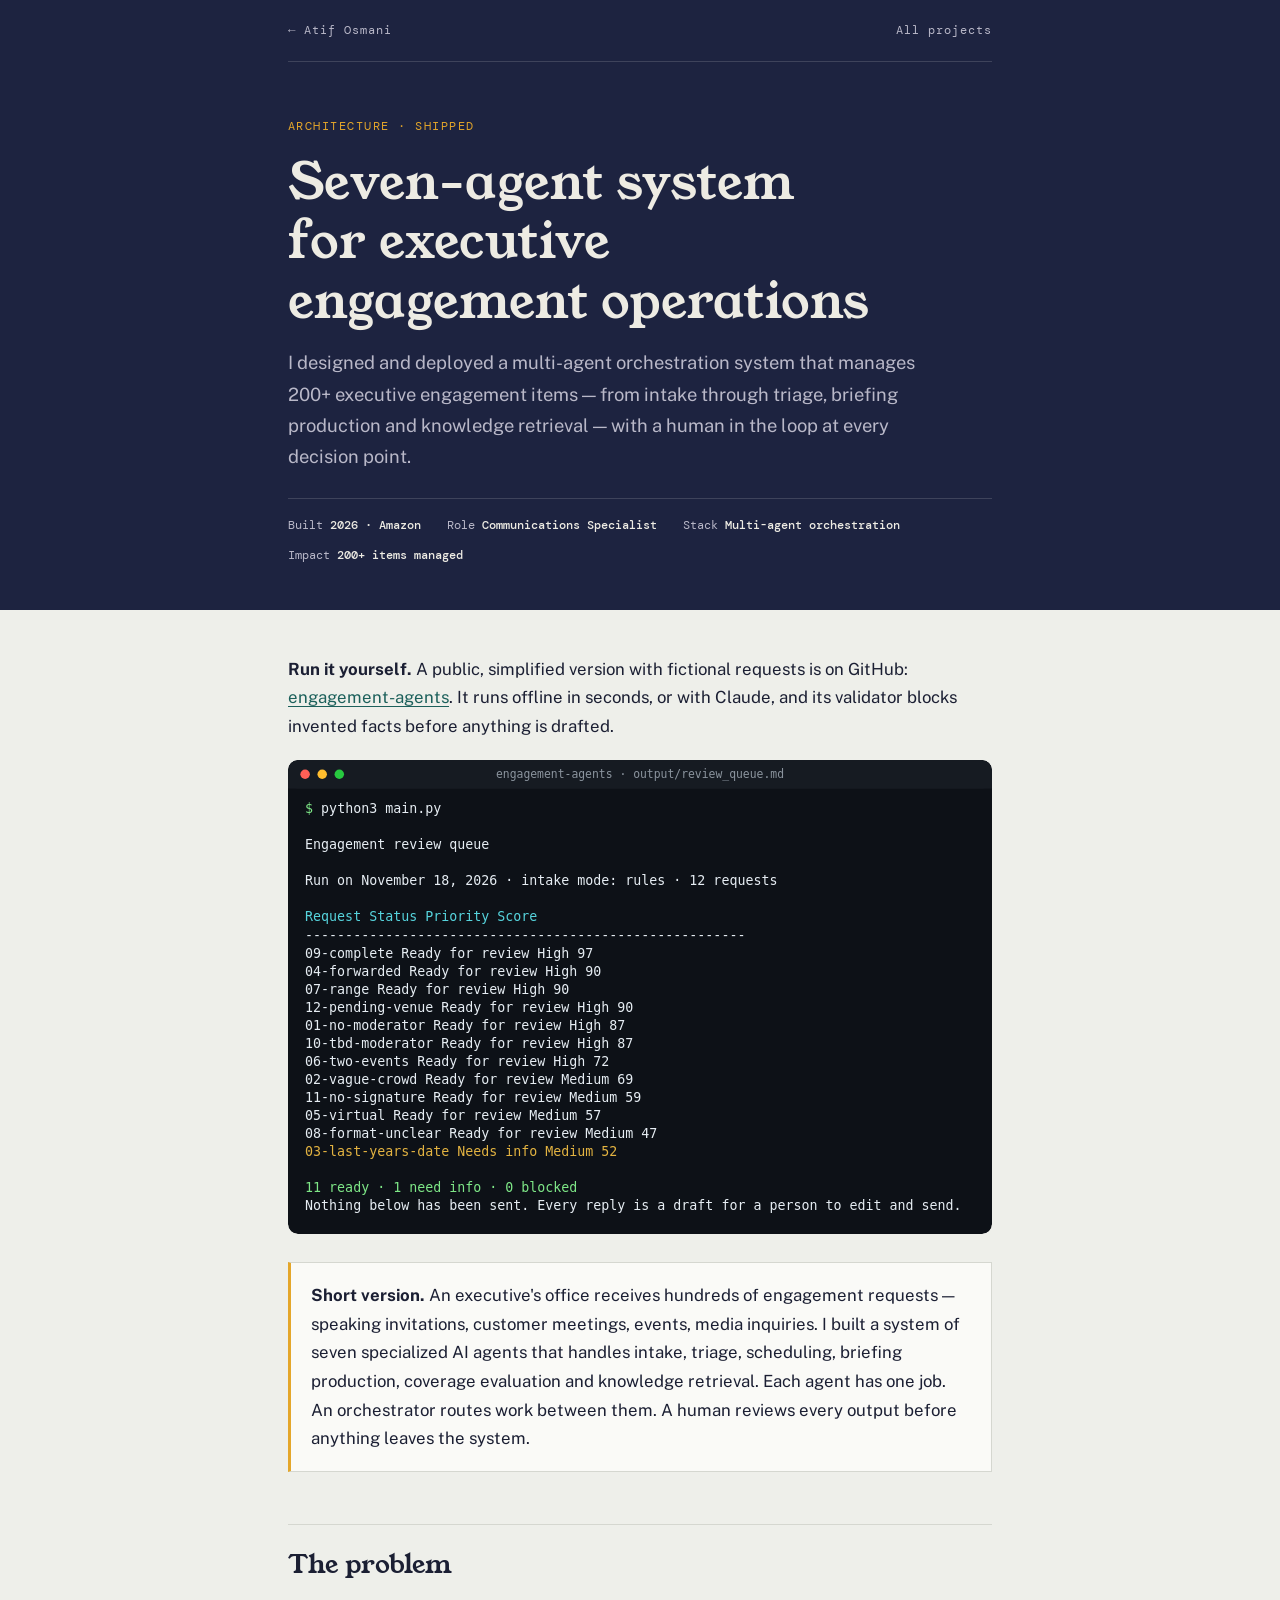
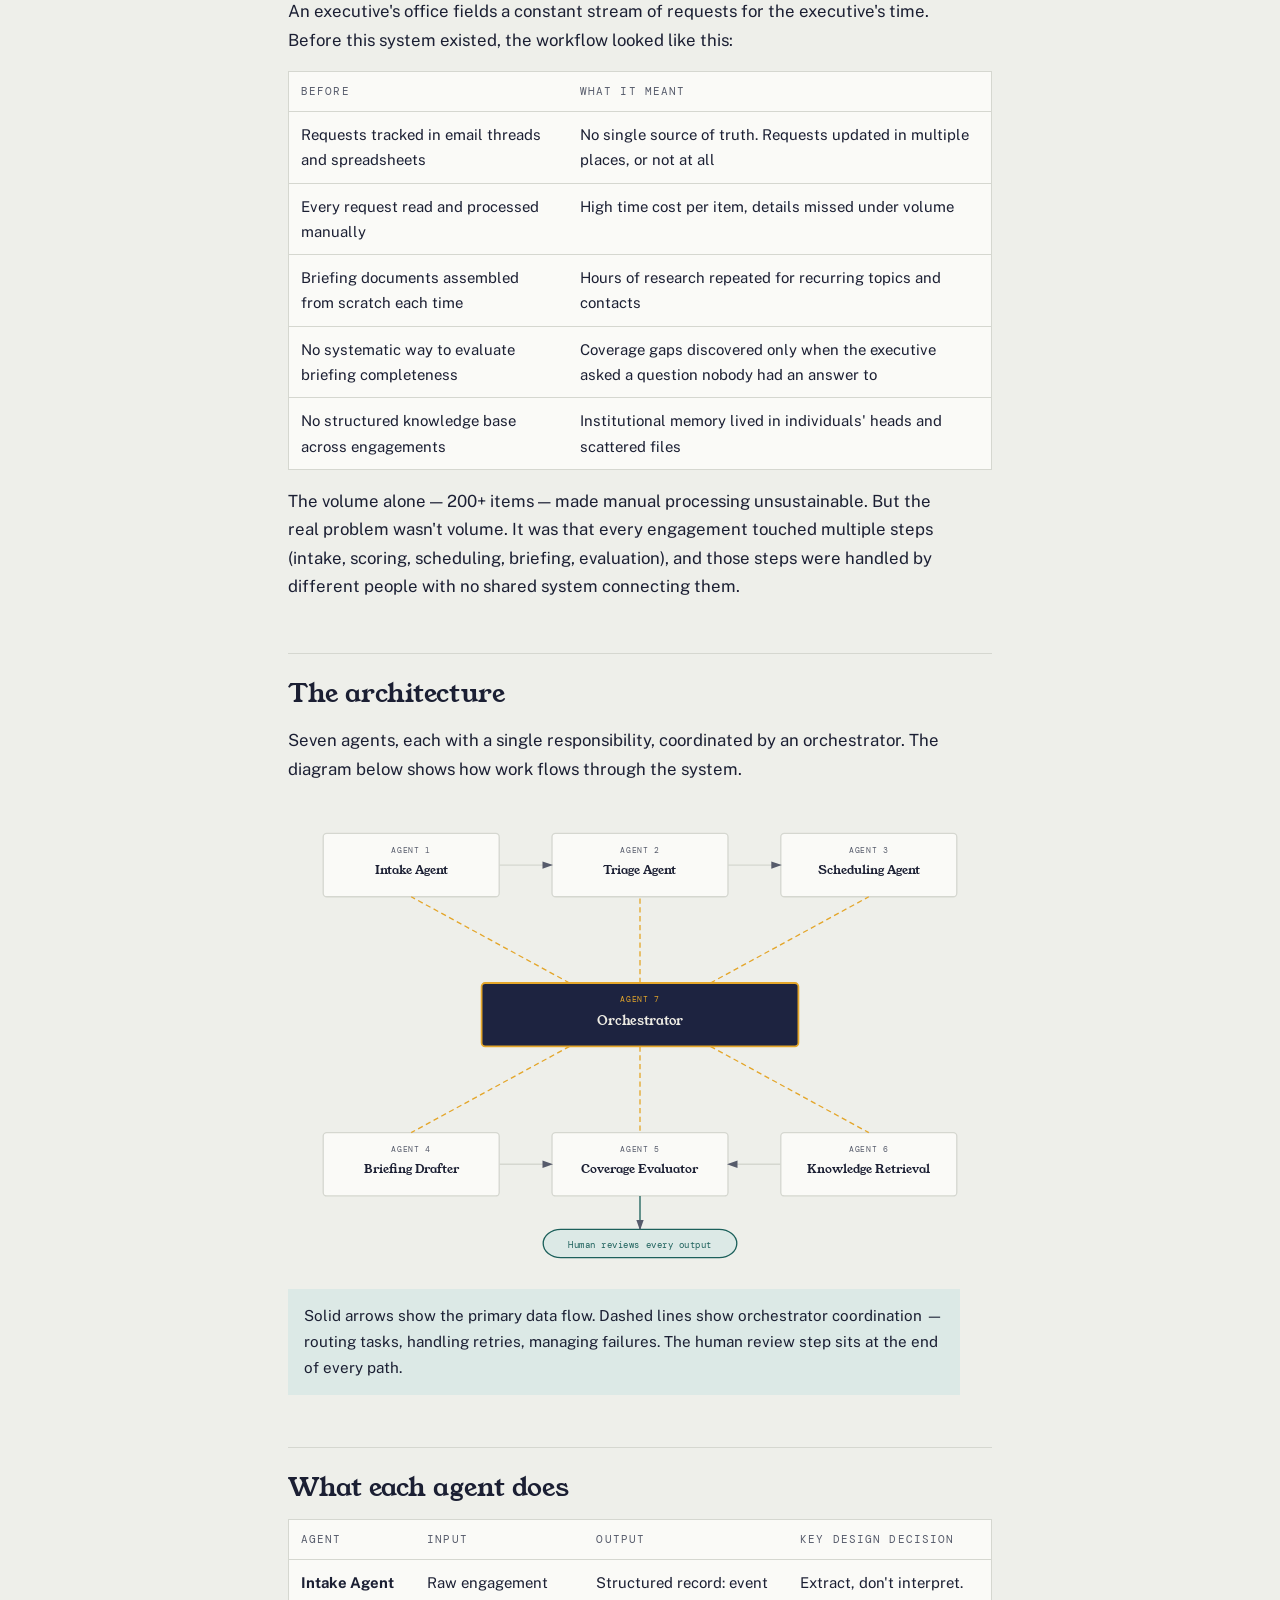
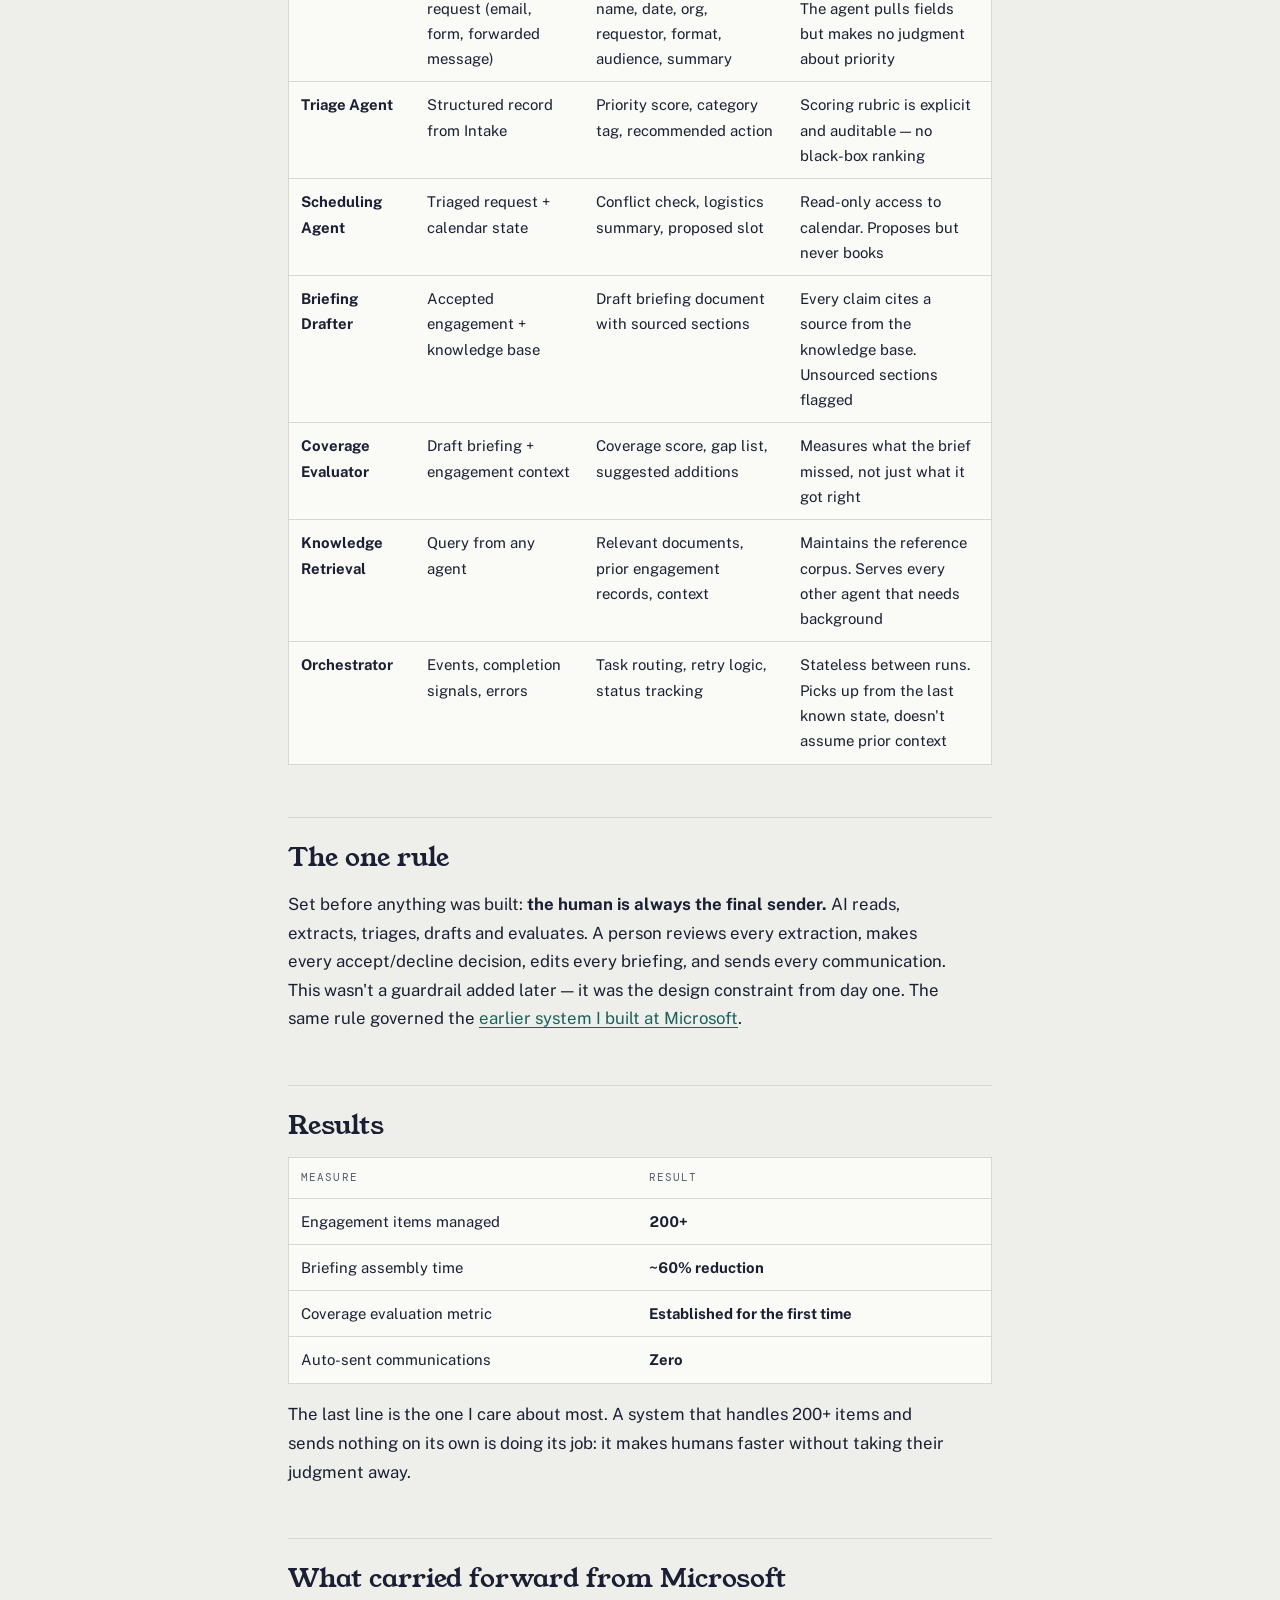
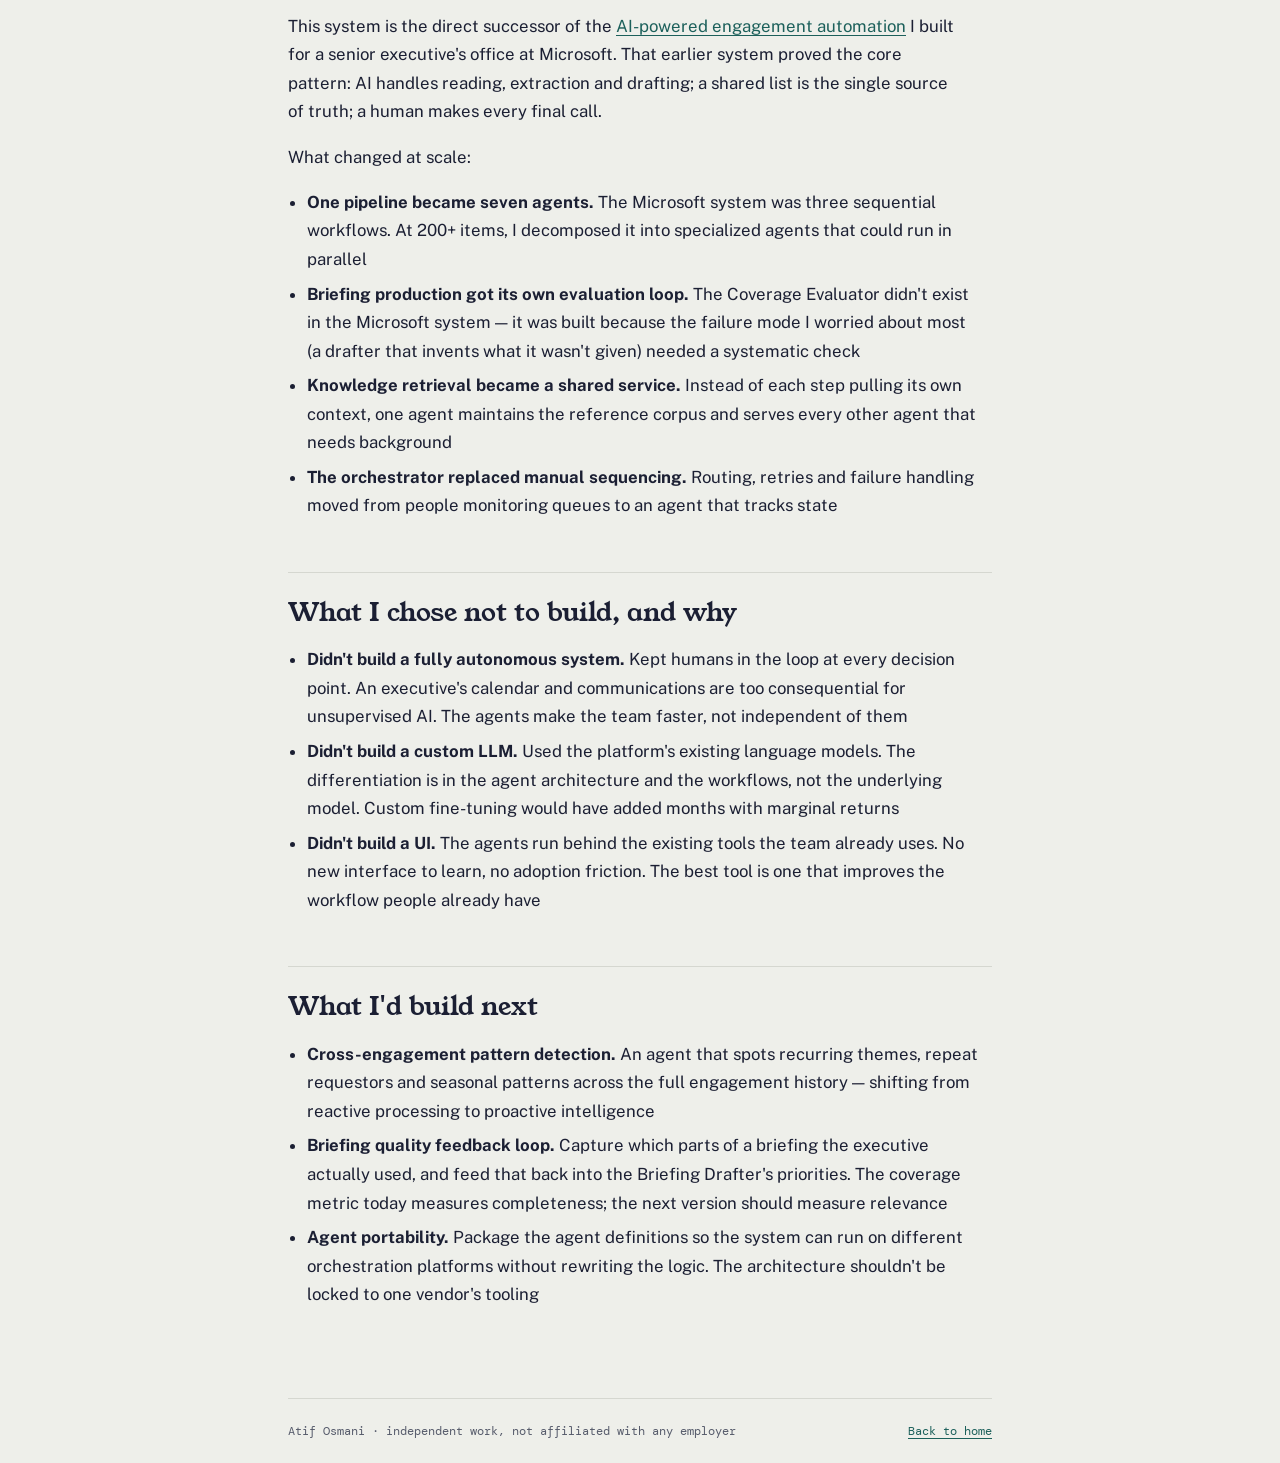
==== commit 0cc99928: "Tighten homepage for health tech product roles - Remove internal media-monitoring decision and inter" ====
--- a/projects/agent-system/index.html
+++ b/projects/agent-system/index.html
@@ -18,13 +18,15 @@
       <span class="label">Architecture · Shipped</span>
       <h1>Seven-agent system for executive engagement operations</h1>
       <p>I designed and deployed a multi-agent orchestration system that manages 200+ executive engagement items — from intake through triage, briefing production and knowledge retrieval — with a human in the loop at every decision point.</p>
-      <div class="meta"><span>Built <b>2025</b></span><span>Role <b>Business Manager / Executive Communications</b></span><span>Stack <b>Multi-agent orchestration</b></span><span>Impact <b>200+ items managed</b></span></div>
+      <div class="meta"><span>Built <b>2026 · Amazon</b></span><span>Role <b>Communications Specialist</b></span><span>Stack <b>Multi-agent orchestration</b></span><span>Impact <b>200+ items managed</b></span></div>
     </header>
   </div>
 </div>
 
 <main class="wrap">
   <p><b>Run it yourself.</b> A public, simplified version with fictional requests is on GitHub: <a href="https://github.com/AOSMANI123/engagement-agents">engagement-agents</a>. It runs offline in seconds, or with Claude, and its validator blocks invented facts before anything is drafted.</p>
+<img src="review-queue.svg" alt="Real output of the public version: a review queue of 12 fictional requests, each scored and marked ready for review or needs info, with nothing sent" style="width:100%;max-width:720px;height:auto;display:block;margin:20px 0 28px;border-radius:10px">
+
 
   <div class="tldr"><p><b>Short version.</b> An executive's office receives hundreds of engagement requests — speaking invitations, customer meetings, events, media inquiries. I built a system of seven specialized AI agents that handles intake, triage, scheduling, briefing production, coverage evaluation and knowledge retrieval. Each agent has one job. An orchestrator routes work between them. A human reviews every output before anything leaves the system.</p></div>
 
